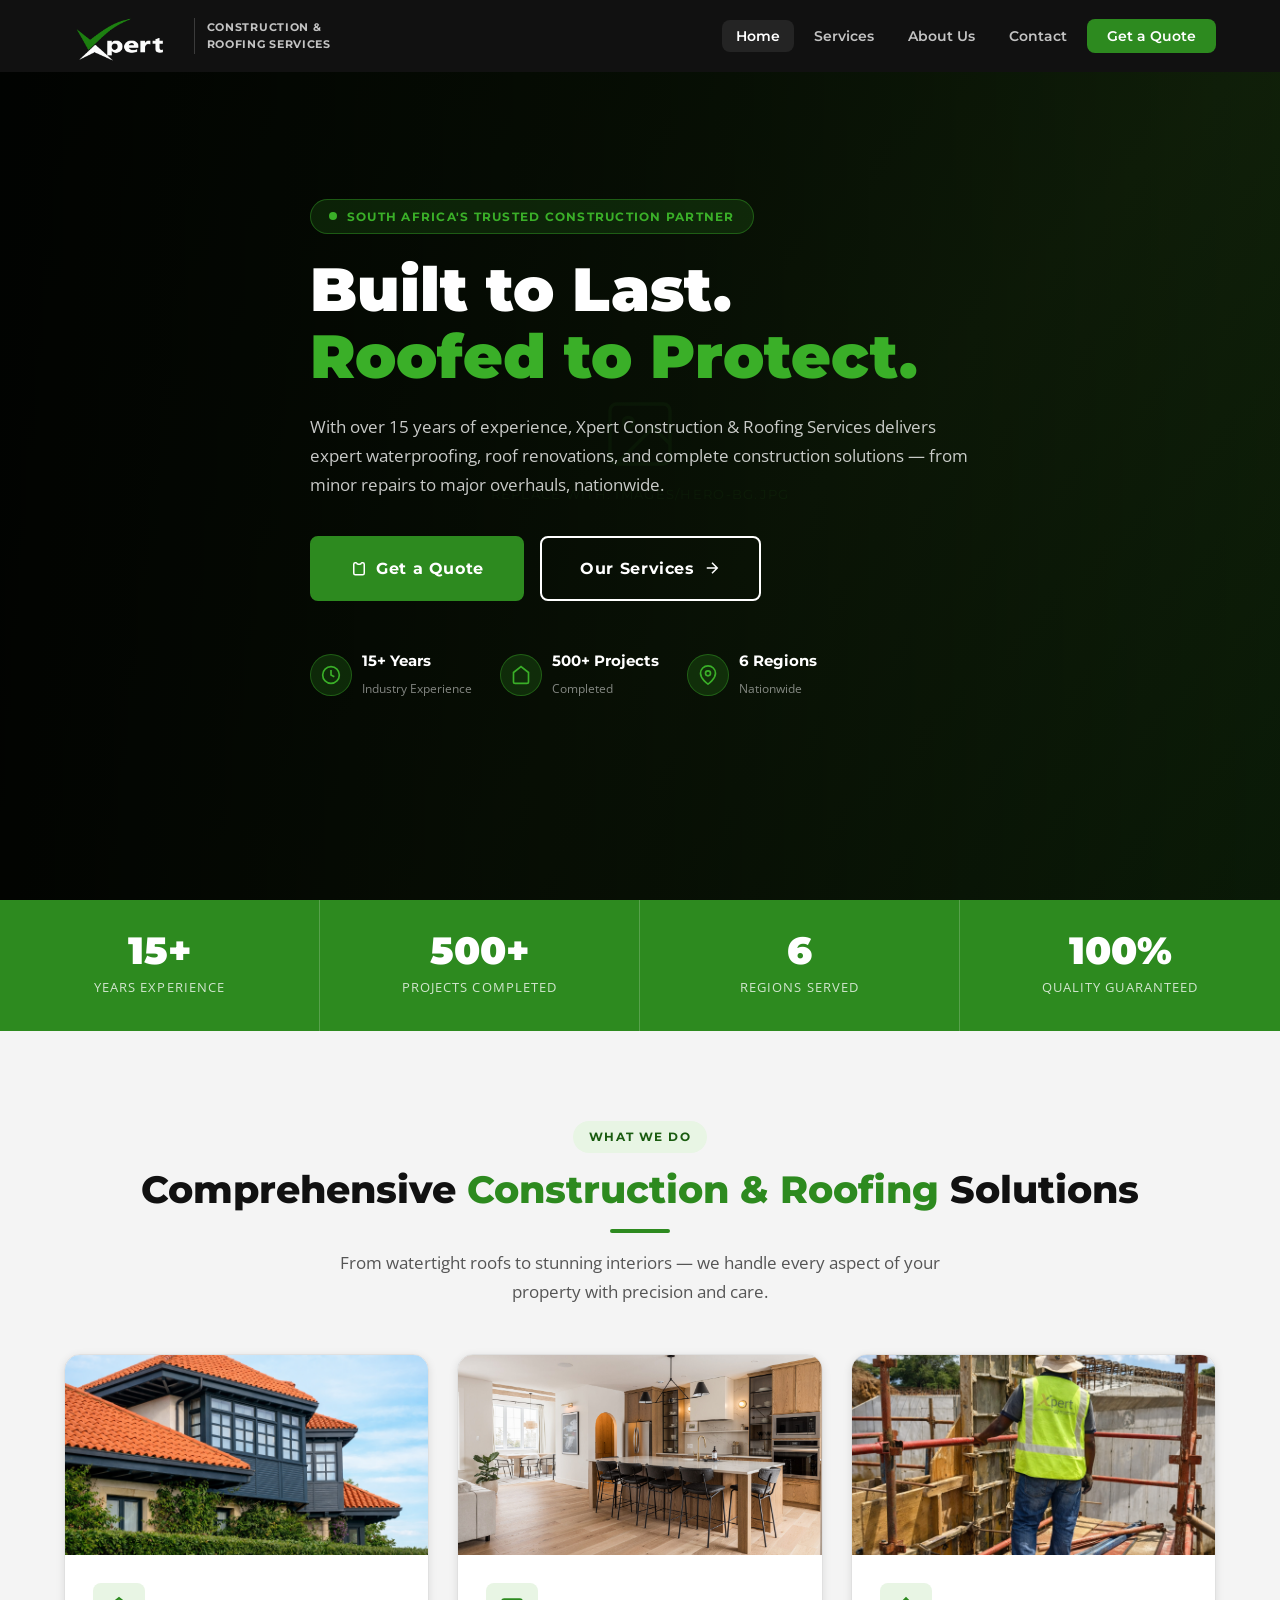
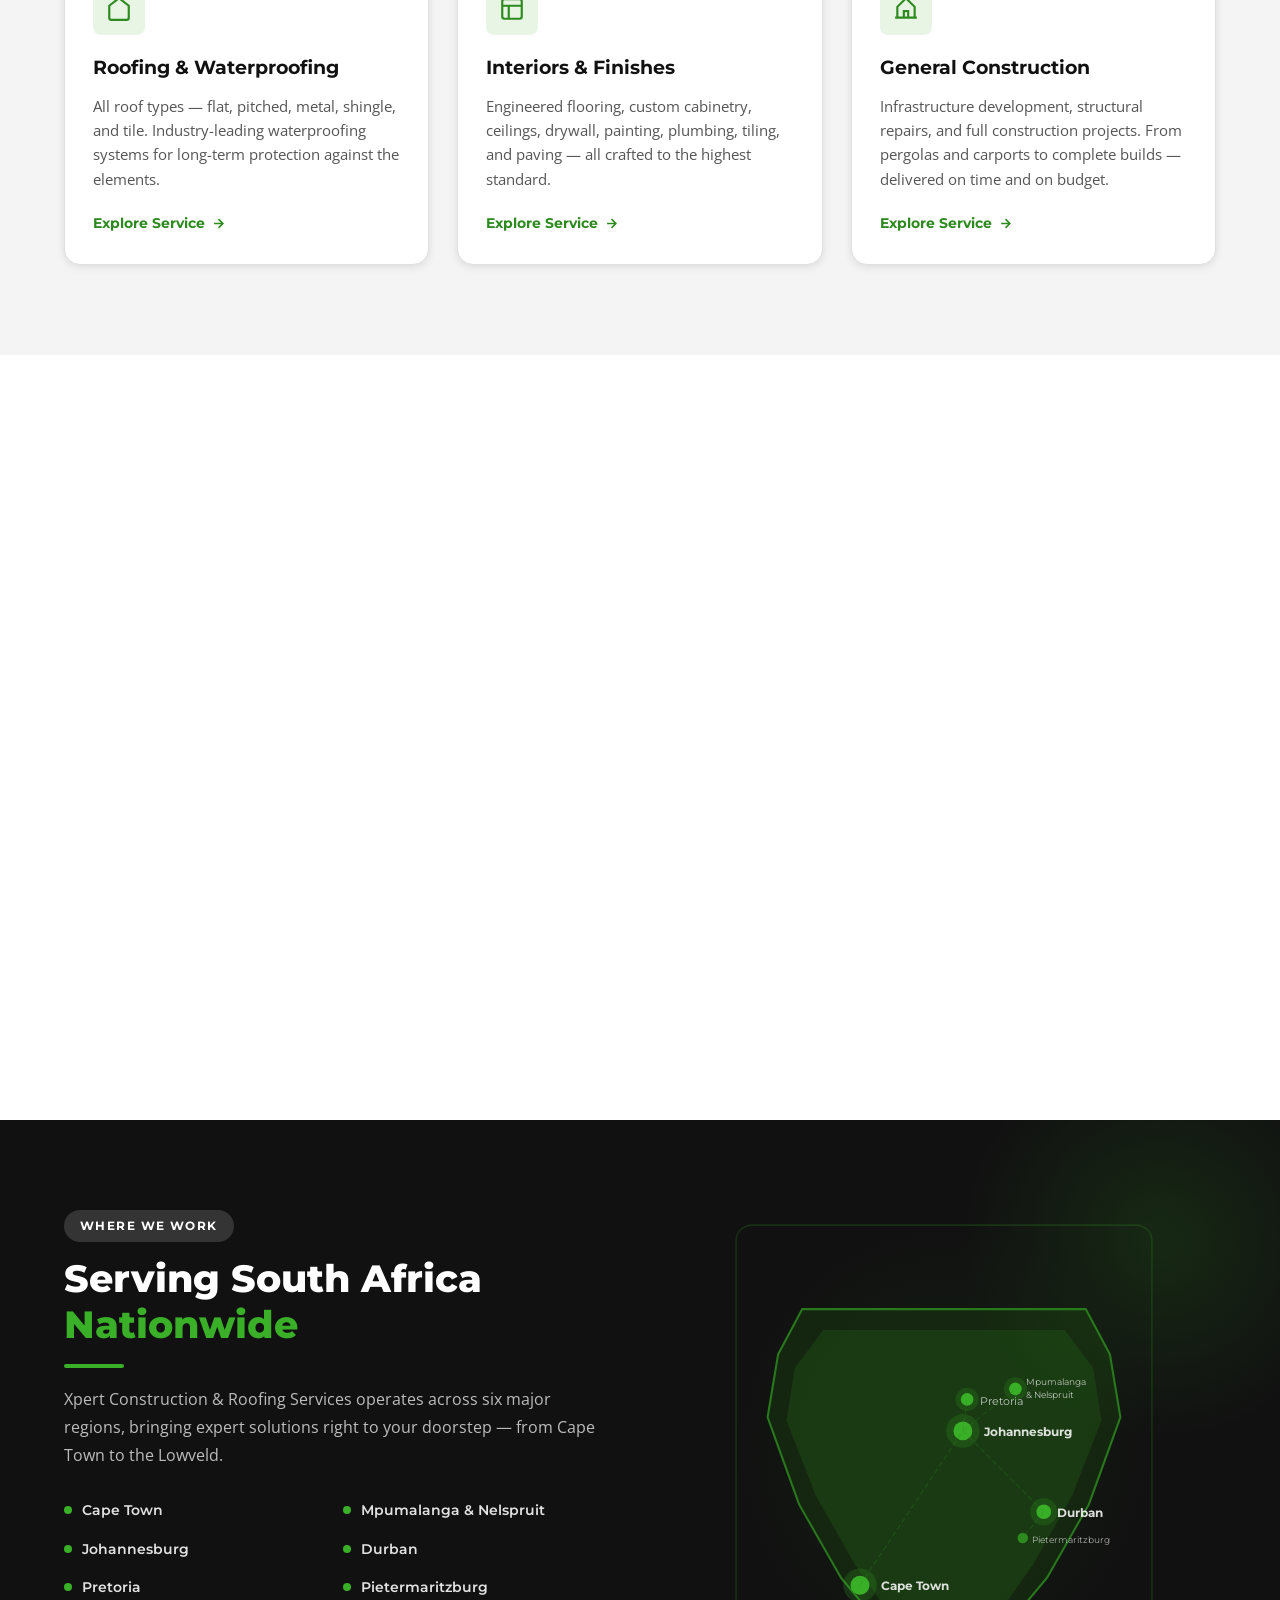
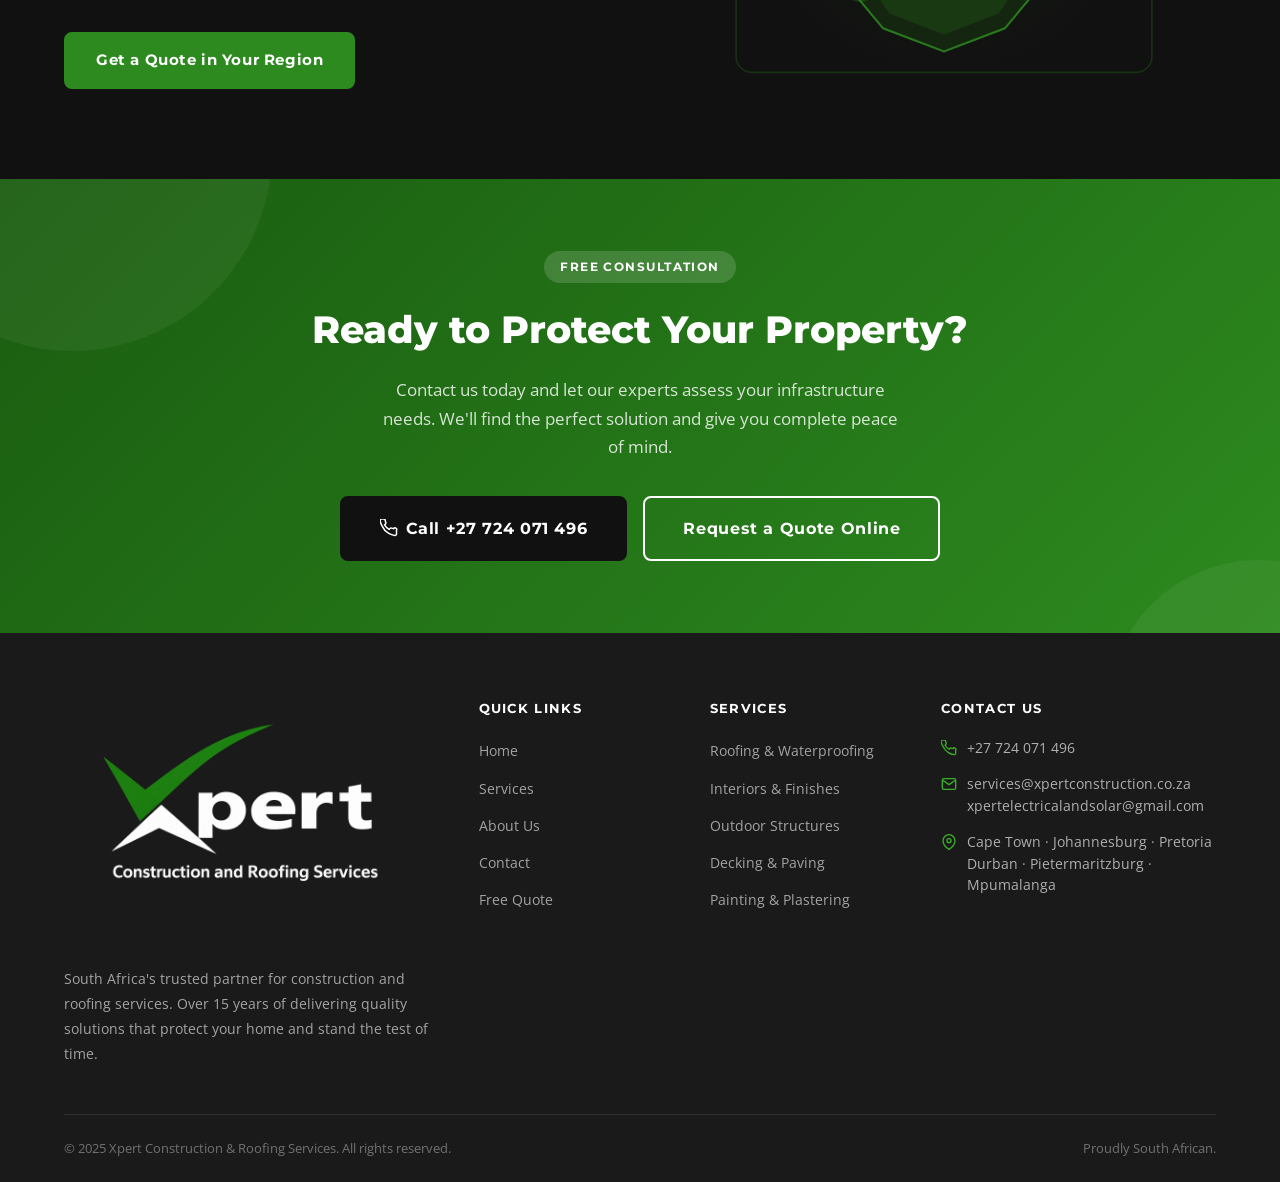
==== index.html @ 2f277261 "nnlk" ====
<!DOCTYPE html>
<html lang="en">
<head>
  <meta charset="UTF-8"/>
  <meta name="viewport" content="width=device-width, initial-scale=1.0"/>
  <title>Xpert Construction &amp; Roofing Services | South Africa</title>
  <meta name="description" content="15+ years of expert construction and roofing across South Africa. Waterproofing, roof renovations, interiors &amp; finishes. Get your free quote today."/>
  <link rel="stylesheet" href="css/styles.css"/>
</head>
<body>

<!-- NAVBAR -->
<nav class="navbar" id="navbar">
  <div class="container nav-inner">
    <a href="index.html" class="nav-logo">
      <img src="images/rexerselogo.png" alt="Xpert Construction &amp; Roofing Services" class="nav-logo-img">
      <div class="nav-logo-divider"></div>
      <div class="nav-logo-tagline">Construction &amp;<br>Roofing Services</div>
    </a>
    <ul class="nav-links" id="navLinks">
      <li><a href="index.html" class="active">Home</a></li>
      <li><a href="services.html">Services</a></li>
      <li><a href="about.html">About Us</a></li>
      <li><a href="contact.html">Contact</a></li>
      <li><a href="contact.html" class="nav-cta">Get a Quote</a></li>
    </ul>
    <button class="hamburger" id="hamburger" aria-label="Toggle menu">
      <span></span><span></span><span></span>
    </button>
  </div>
</nav>

<!-- HERO -->
<section class="hero">
  <div class="hero-bg" style="background:linear-gradient(135deg,#0a1a06 0%,#152a0c 60%,#0d2209 100%)">
    <!-- Replace with: <img src="images/hero-bg.jpg" style="width:100%;height:100%;object-fit:cover"> -->
    <div style="position:absolute;inset:0;display:flex;flex-direction:column;align-items:center;justify-content:center;gap:10px;opacity:.18">
      <svg width="80" height="80" viewBox="0 0 24 24" fill="none" stroke="#3aaf28" stroke-width="1"><rect x="3" y="3" width="18" height="18" rx="2"/><circle cx="8.5" cy="8.5" r="1.5"/><polyline points="21 15 16 10 5 21"/></svg>
      <span style="font-family:Montserrat,sans-serif;font-size:.8rem;color:#3aaf28;letter-spacing:.1em;text-transform:uppercase">Replace with: images/hero-bg.jpg</span>
    </div>
  </div>
  <div class="hero-overlay"></div>
  <div class="container">
    <div class="hero-content">
      <div class="hero-eyebrow">South Africa's Trusted Construction Partner</div>
      <h1>Built to Last.<br><span class="accent">Roofed to Protect.</span></h1>
      <p>With over 15 years of experience, Xpert Construction &amp; Roofing Services delivers expert waterproofing, roof renovations, and complete construction solutions — from minor repairs to major overhauls, nationwide.</p>
      <div class="hero-btns">
        <a href="contact.html" class="btn btn-primary btn-lg">
          <svg width="18" height="18" viewBox="0 0 24 24" fill="none" stroke="currentColor" stroke-width="2"><path d="M9 5H7a2 2 0 00-2 2v12a2 2 0 002 2h10a2 2 0 002-2V7a2 2 0 00-2-2h-2M9 5a2 2 0 002 2h2a2 2 0 002-2"/></svg>
          Get a Quote
        </a>
        <a href="services.html" class="btn btn-outline btn-lg">
          Our Services
          <svg width="18" height="18" viewBox="0 0 24 24" fill="none" stroke="currentColor" stroke-width="2"><path d="M5 12h14M12 5l7 7-7 7"/></svg>
        </a>
      </div>
      <div class="hero-badges">
        <div class="hero-badge">
          <div class="hero-badge-icon"><svg width="20" height="20" viewBox="0 0 24 24" fill="none" stroke="currentColor" stroke-width="2"><circle cx="12" cy="12" r="10"/><path d="M12 6v6l4 2"/></svg></div>
          <div class="hero-badge-text"><strong>15+ Years</strong><span>Industry Experience</span></div>
        </div>
        <div class="hero-badge">
          <div class="hero-badge-icon"><svg width="20" height="20" viewBox="0 0 24 24" fill="none" stroke="currentColor" stroke-width="2"><path d="M3 9l9-7 9 7v11a2 2 0 01-2 2H5a2 2 0 01-2-2z"/></svg></div>
          <div class="hero-badge-text"><strong>500+ Projects</strong><span>Completed</span></div>
        </div>
        <div class="hero-badge">
          <div class="hero-badge-icon"><svg width="20" height="20" viewBox="0 0 24 24" fill="none" stroke="currentColor" stroke-width="2"><path d="M21 10c0 7-9 13-9 13s-9-6-9-13a9 9 0 0118 0z"/><circle cx="12" cy="10" r="3"/></svg></div>
          <div class="hero-badge-text"><strong>6 Regions</strong><span>Nationwide</span></div>
        </div>
      </div>
    </div>
  </div>
</section>

<!-- STATS BAR -->
<div class="stats-bar">
  <div class="stats-inner">
    <div class="stat-item"><div class="stat-num">15+</div><div class="stat-label">Years Experience</div></div>
    <div class="stat-item"><div class="stat-num">500+</div><div class="stat-label">Projects Completed</div></div>
    <div class="stat-item"><div class="stat-num">6</div><div class="stat-label">Regions Served</div></div>
    <div class="stat-item"><div class="stat-num">100%</div><div class="stat-label">Quality Guaranteed</div></div>
  </div>
</div>

<!-- SERVICES PREVIEW -->
<section class="section-pad" style="background:var(--light-gray)">
  <div class="container">
    <div class="text-center fade-in">
      <div class="tag">What We Do</div>
      <h2 class="section-title">Comprehensive <span>Construction &amp; Roofing</span> Solutions</h2>
      <div class="divider"></div>
      <p class="section-sub" style="margin-top:16px">From watertight roofs to stunning interiors — we handle every aspect of your property with precision and care.</p>
    </div>
    <div class="service-grid">

      <div class="service-card fade-in fade-in-delay-1">
        <div class="service-card-image">
          <img src="images/front-roof.png" alt="Roofing & Waterproofing" style="width:100%;height:100%;object-fit:cover">
        </div>
        <div class="service-card-body">
          <div class="service-icon">
            <svg width="26" height="26" viewBox="0 0 24 24" fill="none" stroke="currentColor" stroke-width="2"><path d="M3 9l9-7 9 7v11a2 2 0 01-2 2H5a2 2 0 01-2-2z"/></svg>
          </div>
          <h3>Roofing &amp; Waterproofing</h3>
          <p>All roof types — flat, pitched, metal, shingle, and tile. Industry-leading waterproofing systems for long-term protection against the elements.</p>
          <a href="services.html#roofing" class="service-link">Explore Service <svg width="15" height="15" viewBox="0 0 24 24" fill="none" stroke="currentColor" stroke-width="2.5"><path d="M5 12h14M12 5l7 7-7 7"/></svg></a>
        </div>
      </div>

      <div class="service-card fade-in fade-in-delay-2">
        <div class="service-card-image">
           <img src="images/Kitchen-6.jpg" alt="Outdoor structure construction" style="width:100%;height:100%;object-fit:cover">

        </div>
        <div class="service-card-body">
          <div class="service-icon">
            <svg width="26" height="26" viewBox="0 0 24 24" fill="none" stroke="currentColor" stroke-width="2"><rect x="3" y="3" width="18" height="18" rx="2"/><path d="M3 9h18M9 21V9"/></svg>
          </div>
          <h3>Interiors &amp; Finishes</h3>
          <p>Engineered flooring, custom cabinetry, ceilings, drywall, painting, plumbing, tiling, and paving — all crafted to the highest standard.</p>
          <a href="services.html#interiors" class="service-link">Explore Service <svg width="15" height="15" viewBox="0 0 24 24" fill="none" stroke="currentColor" stroke-width="2.5"><path d="M5 12h14M12 5l7 7-7 7"/></svg></a>
        </div>
      </div>

      <div class="service-card fade-in fade-in-delay-3">
        <div class="service-card-image">
          
          <img src="images/Construction.png" alt="Outdoor structure construction" style="width:100%;height:100%;object-fit:cover">
        
        </div>
        <div class="service-card-body">
          <div class="service-icon">
            <svg width="26" height="26" viewBox="0 0 24 24" fill="none" stroke="currentColor" stroke-width="2"><path d="M2 20h20M4 20V10l8-8 8 8v10M10 20v-6h4v6"/></svg>
          </div>
          <h3>General Construction</h3>
          <p>Infrastructure development, structural repairs, and full construction projects. From pergolas and carports to complete builds — delivered on time and on budget.</p>
          <a href="services.html" class="service-link">Explore Service <svg width="15" height="15" viewBox="0 0 24 24" fill="none" stroke="currentColor" stroke-width="2.5"><path d="M5 12h14M12 5l7 7-7 7"/></svg></a>
        </div>
      </div>

    </div>
  </div>
</section>

<!-- WHY CHOOSE US -->
<section class="section-pad" style="background:var(--white)">
  <div class="container">
    <div class="text-center fade-in">
      <div class="tag">Why Xpert</div>
      <h2 class="section-title">The Xpert <span>Difference</span></h2>
      <div class="divider"></div>
      <p class="section-sub" style="margin-top:16px">Three core pillars that make us the preferred construction and roofing partner across South Africa.</p>
    </div>
    <div class="why-grid">
      <div class="why-card fade-in fade-in-delay-1">
        <div class="why-icon">
          <svg width="32" height="32" viewBox="0 0 24 24" fill="none" stroke="currentColor" stroke-width="2"><path d="M17 21v-2a4 4 0 00-4-4H5a4 4 0 00-4 4v2"/><circle cx="9" cy="7" r="4"/><path d="M23 21v-2a4 4 0 00-3-3.87"/><path d="M16 3.13a4 4 0 010 7.75"/></svg>
        </div>
        <h3>Highly Trained Specialists</h3>
        <p>Our team consists of certified professionals well-versed in all aspects of construction and roofing — every project is handled by specialists who take pride in exceptional workmanship.</p>
      </div>
      <div class="why-card fade-in fade-in-delay-2">
        <div class="why-icon">
          <svg width="32" height="32" viewBox="0 0 24 24" fill="none" stroke="currentColor" stroke-width="2"><path d="M12 22s8-4 8-10V5l-8-3-8 3v7c0 6 8 10 8 10z"/></svg>
        </div>
        <h3>Premium Materials Only</h3>
        <p>We partner with trusted suppliers to source the highest quality materials. Our commitment to durability means your roof and structures will stand the test of time — guaranteed.</p>
      </div>
      <div class="why-card fade-in fade-in-delay-3">
        <div class="why-icon">
          <svg width="32" height="32" viewBox="0 0 24 24" fill="none" stroke="currentColor" stroke-width="2"><circle cx="12" cy="12" r="10"/><path d="M12 6v6l4 2"/></svg>
        </div>
        <h3>On Time, Every Time</h3>
        <p>We understand a damaged roof causes real stress. That's why we prioritise efficient, timely project completion — without ever compromising on the quality of our work.</p>
      </div>
    </div>
  </div>
</section>

<!-- REGIONS -->
<section class="section-pad regions-section">
  <div class="container">
    <div class="regions-content">
      <div class="fade-in">
        <div class="tag light">Where We Work</div>
        <h2 class="section-title text-white">Serving South Africa <span>Nationwide</span></h2>
        <div class="divider left" style="background:var(--green-bright)"></div>
        <p style="color:rgba(255,255,255,.72);margin-top:18px;font-size:.97rem;line-height:1.8">Xpert Construction &amp; Roofing Services operates across six major regions, bringing expert solutions right to your doorstep — from Cape Town to the Lowveld.</p>
        <div class="regions-list">
          <div class="region-item"><span class="region-dot"></span>Cape Town</div>
          <div class="region-item"><span class="region-dot"></span>Mpumalanga &amp; Nelspruit</div>
          <div class="region-item"><span class="region-dot"></span>Johannesburg</div>
          <div class="region-item"><span class="region-dot"></span>Durban</div>
          <div class="region-item"><span class="region-dot"></span>Pretoria</div>
          <div class="region-item"><span class="region-dot"></span>Pietermaritzburg</div>
        </div>
        <div style="margin-top:32px"><a href="contact.html" class="btn btn-primary">Get a Quote in Your Region</a></div>
      </div>
      <div class="fade-in fade-in-delay-2">
        <svg viewBox="0 0 400 430" xmlns="http://www.w3.org/2000/svg" style="width:100%;max-width:420px;margin:0 auto;display:block">
          <defs>
            <radialGradient id="mapBg" cx="50%" cy="50%" r="50%">
              <stop offset="0%" stop-color="#2d8a1f" stop-opacity="0.12"/>
              <stop offset="100%" stop-color="#2d8a1f" stop-opacity="0"/>
            </radialGradient>
          </defs>
          <rect width="400" height="430" fill="url(#mapBg)" rx="16"/>
          <path d="M65 82 L335 82 L358 125 L368 185 L338 268 L298 338 L258 386 L200 408 L142 386 L102 338 L62 268 L32 185 L42 125 Z" fill="#162a10" stroke="#2d8a1f" stroke-width="2" opacity="0.85"/>
          <path d="M85 102 L315 102 L342 138 L350 188 L322 260 L285 325 L252 372 L200 392 L148 372 L115 325 L78 260 L50 188 L58 138 Z" fill="#1e4a14" opacity="0.55"/>
          <!-- Cape Town -->
          <circle cx="120" cy="345" r="9" fill="#3aaf28"/><circle cx="120" cy="345" r="16" fill="#3aaf28" opacity="0.2"/>
          <text x="140" y="350" font-size="11" fill="rgba(255,255,255,.85)" font-family="Montserrat,sans-serif" font-weight="700">Cape Town</text>
          <!-- Johannesburg -->
          <circle cx="218" cy="198" r="9" fill="#3aaf28"/><circle cx="218" cy="198" r="16" fill="#3aaf28" opacity="0.2"/>
          <text x="238" y="203" font-size="11" fill="rgba(255,255,255,.85)" font-family="Montserrat,sans-serif" font-weight="700">Johannesburg</text>
          <!-- Pretoria -->
          <circle cx="222" cy="168" r="6" fill="#3aaf28"/><circle cx="222" cy="168" r="11" fill="#3aaf28" opacity="0.18"/>
          <text x="234" y="173" font-size="10" fill="rgba(255,255,255,.72)" font-family="Montserrat,sans-serif">Pretoria</text>
          <!-- Durban -->
          <circle cx="295" cy="275" r="7" fill="#3aaf28"/><circle cx="295" cy="275" r="13" fill="#3aaf28" opacity="0.18"/>
          <text x="308" y="280" font-size="11" fill="rgba(255,255,255,.85)" font-family="Montserrat,sans-serif" font-weight="700">Durban</text>
          <!-- PMB -->
          <circle cx="275" cy="300" r="5" fill="#2d8a1f"/>
          <text x="284" y="305" font-size="9" fill="rgba(255,255,255,.65)" font-family="Montserrat,sans-serif">Pietermaritzburg</text>
          <!-- Mpumalanga -->
          <circle cx="268" cy="158" r="6" fill="#3aaf28"/><circle cx="268" cy="158" r="11" fill="#3aaf28" opacity="0.18"/>
          <text x="278" y="154" font-size="9" fill="rgba(255,255,255,.72)" font-family="Montserrat,sans-serif">Mpumalanga</text>
          <text x="278" y="167" font-size="9" fill="rgba(255,255,255,.72)" font-family="Montserrat,sans-serif">&amp; Nelspruit</text>
          <!-- Connection lines -->
          <g stroke="#2d8a1f" stroke-width="1" stroke-dasharray="5 3" opacity="0.3">
            <line x1="120" y1="345" x2="218" y2="198"/>
            <line x1="218" y1="198" x2="222" y2="168"/>
            <line x1="218" y1="198" x2="295" y2="275"/>
            <line x1="295" y1="275" x2="275" y2="300"/>
            <line x1="218" y1="198" x2="268" y2="158"/>
          </g>
          <rect x="2" y="2" width="396" height="426" fill="none" stroke="#2d8a1f" stroke-width="1.5" stroke-opacity="0.25" rx="15"/>
        </svg>
      </div>
    </div>
  </div>
</section>

<!-- CTA BANNER -->
<section class="cta-banner">
  <div class="container">
    <div class="tag light">Free Consultation</div>
    <h2>Ready to Protect Your Property?</h2>
    <p>Contact us today and let our experts assess your infrastructure needs. We'll find the perfect solution and give you complete peace of mind.</p>
    <div class="cta-btn-group">
      <a href="tel:+27724071496" class="btn btn-dark btn-lg">
        <svg width="18" height="18" viewBox="0 0 24 24" fill="none" stroke="currentColor" stroke-width="2"><path d="M22 16.92v3a2 2 0 01-2.18 2 19.79 19.79 0 01-8.63-3.07A19.5 19.5 0 013.07 9.81a19.79 19.79 0 01-3.07-8.67A2 2 0 012 0h3a2 2 0 012 1.72c.127.96.361 1.903.7 2.81a2 2 0 01-.45 2.11L6.09 7.91a16 16 0 006 6l1.27-1.27a2 2 0 012.11-.45c.907.339 1.85.573 2.81.7A2 2 0 0122 14.92z"/></svg>
        Call +27 724 071 496
      </a>
      <a href="contact.html" class="btn btn-outline btn-lg">Request a Quote Online</a>
    </div>
  </div>
</section>

<!-- FOOTER -->
<footer>
  <div class="container">
    <div class="footer-grid">
      <div class="footer-brand">
        <a href="index.html" class="nav-logo" style="display:inline-flex">
          <img src="images/rexerselogofull.png" alt="Xpert">
        </a>
        <p>South Africa's trusted partner for construction and roofing services. Over 15 years of delivering quality solutions that protect your home and stand the test of time.</p>
      </div>
      <div class="footer-col">
        <h4>Quick Links</h4>
        <ul>
          <li><a href="index.html">Home</a></li>
          <li><a href="services.html">Services</a></li>
          <li><a href="about.html">About Us</a></li>
          <li><a href="contact.html">Contact</a></li>
          <li><a href="contact.html">Free Quote</a></li>
        </ul>
      </div>
      <div class="footer-col">
        <h4>Services</h4>
        <ul>
          <li><a href="services.html#roofing">Roofing &amp; Waterproofing</a></li>
          <li><a href="services.html#interiors">Interiors &amp; Finishes</a></li>
          <li><a href="services.html#outdoor">Outdoor Structures</a></li>
          <li><a href="services.html">Decking &amp; Paving</a></li>
          <li><a href="services.html">Painting &amp; Plastering</a></li>
        </ul>
      </div>
      <div class="footer-col">
        <h4>Contact Us</h4>
        <div class="footer-contact-item">
          <svg width="16" height="16" viewBox="0 0 24 24" fill="none" stroke="currentColor" stroke-width="2"><path d="M22 16.92v3a2 2 0 01-2.18 2 19.79 19.79 0 01-8.63-3.07A19.5 19.5 0 013.07 9.81a19.79 19.79 0 01-3.07-8.67A2 2 0 012 0h3a2 2 0 012 1.72c.127.96.361 1.903.7 2.81a2 2 0 01-.45 2.11L6.09 7.91a16 16 0 006 6l1.27-1.27a2 2 0 012.11-.45c.907.339 1.85.573 2.81.7A2 2 0 0122 14.92z"/></svg>
          <span>+27 724 071 496</span>
        </div>
        <div class="footer-contact-item">
          <svg width="16" height="16" viewBox="0 0 24 24" fill="none" stroke="currentColor" stroke-width="2"><path d="M4 4h16c1.1 0 2 .9 2 2v12c0 1.1-.9 2-2 2H4c-1.1 0-2-.9-2-2V6c0-1.1.9-2 2-2z"/><polyline points="22,6 12,13 2,6"/></svg>
          <span>services@xpertconstruction.co.za<br>xpertelectricalandsolar@gmail.com</span>
        </div>
        <div class="footer-contact-item">
          <svg width="16" height="16" viewBox="0 0 24 24" fill="none" stroke="currentColor" stroke-width="2"><path d="M21 10c0 7-9 13-9 13s-9-6-9-13a9 9 0 0118 0z"/><circle cx="12" cy="10" r="3"/></svg>
          <span>Cape Town · Johannesburg · Pretoria<br>Durban · Pietermaritzburg · Mpumalanga</span>
        </div>
      </div>
    </div>
    <div class="footer-bottom">
      <span>&copy; 2025 Xpert Construction &amp; Roofing Services. All rights reserved.</span>
      <span>Proudly South African.</span>
    </div>
  </div>
</footer>

<script src="js/main.js"></script>
</body>
</html>
---- css/styles.css ----
/* ============================================================
   XPERT CONSTRUCTION & ROOFING SERVICES — Main Stylesheet
   Brand: Green #2d8a1f | Black #111 | White #fff
   ============================================================ */
@import url('https://fonts.googleapis.com/css2?family=Montserrat:wght@400;600;700;800;900&family=Open+Sans:wght@400;500;600&display=swap');

:root {
  --green-primary: #2d8a1f;
  --green-dark:    #1a5c10;
  --green-bright:  #3aaf28;
  --green-light:   #e8f5e4;
  --black:         #111111;
  --dark:          #1a1a1a;
  --mid:           #2e2e2e;
  --gray:          #555555;
  --light-gray:    #f4f4f4;
  --border:        #e0e0e0;
  --white:         #ffffff;
  --font-heading:  'Montserrat', sans-serif;
  --font-body:     'Open Sans', sans-serif;
  --shadow-sm:     0 2px 8px rgba(0,0,0,.10);
  --shadow-md:     0 6px 24px rgba(0,0,0,.14);
  --shadow-lg:     0 12px 40px rgba(0,0,0,.18);
  --radius:        8px;
  --radius-lg:     16px;
  --transition:    .3s ease;
  --max-width:     1200px;
}

*,*::before,*::after{box-sizing:border-box;margin:0;padding:0}
html{scroll-behavior:smooth;font-size:16px}
body{font-family:var(--font-body);color:var(--dark);background:var(--white);line-height:1.7;overflow-x:hidden}
img{max-width:100%;display:block}
a{text-decoration:none;color:inherit}
ul{list-style:none}

/* ── Utility ── */
.container{max-width:var(--max-width);margin:0 auto;padding:0 24px}
.section-pad{padding:90px 0}
.text-center{text-align:center}
.text-white{color:var(--white)}

.tag{display:inline-block;background:var(--green-light);color:var(--green-dark);font-family:var(--font-heading);font-size:.75rem;font-weight:700;letter-spacing:.12em;text-transform:uppercase;padding:6px 16px;border-radius:99px;margin-bottom:14px}
.tag.light{background:rgba(255,255,255,.15);color:var(--white)}

.section-title{font-family:var(--font-heading);font-size:clamp(1.8rem,3vw,2.6rem);font-weight:800;line-height:1.2;color:var(--black);margin-bottom:16px}
.section-title span{color:var(--green-primary)}
.section-title.text-white{color:var(--white)}
.section-title.text-white span{color:var(--green-bright)}
.section-sub{font-size:1.05rem;color:var(--gray);max-width:620px;margin:0 auto 48px}
.divider{width:60px;height:4px;background:var(--green-primary);border-radius:2px;margin:16px auto 0}
.divider.left{margin-left:0}

/* ── Buttons ── */
.btn{display:inline-flex;align-items:center;gap:8px;font-family:var(--font-heading);font-size:.92rem;font-weight:700;letter-spacing:.04em;padding:14px 30px;border-radius:var(--radius);border:2px solid transparent;cursor:pointer;transition:var(--transition)}
.btn-primary{background:var(--green-primary);color:var(--white);border-color:var(--green-primary)}
.btn-primary:hover{background:var(--green-dark);border-color:var(--green-dark);transform:translateY(-2px);box-shadow:var(--shadow-md)}
.btn-outline{background:transparent;color:var(--white);border-color:var(--white)}
.btn-outline:hover{background:var(--white);color:var(--black);transform:translateY(-2px)}
.btn-dark{background:var(--black);color:var(--white);border-color:var(--black)}
.btn-dark:hover{background:var(--mid);transform:translateY(-2px);box-shadow:var(--shadow-md)}
.btn-outline-green{background:transparent;color:var(--green-primary);border-color:var(--green-primary)}
.btn-outline-green:hover{background:var(--green-primary);color:var(--white);transform:translateY(-2px)}
.btn-lg{padding:17px 38px;font-size:1rem}

/* ── Navbar ── */
.navbar{position:fixed;top:0;left:0;right:0;z-index:1000;background:var(--black);transition:box-shadow var(--transition)}
.navbar.scrolled{box-shadow:0 2px 20px rgba(0,0,0,.35)}
.nav-inner{display:flex;align-items:center;justify-content:space-between;height:72px}
.nav-logo{display:flex;align-items:center;gap:10px}
.nav-logo svg{width:44px;height:44px}
/* ── Navbar logo image + tagline ── */
.nav-logo{gap:12px}
.nav-logo-img{height:52px;width:auto;display:block;object-fit:contain;transition:opacity var(--transition)}
.nav-logo:hover .nav-logo-img{opacity:.85}
.nav-logo-divider{width:1px;height:36px;background:rgba(255,255,255,.18);flex-shrink:0}
.nav-logo-tagline{font-family:var(--font-heading);font-size:.7rem;font-weight:700;color:rgba(255,255,255,.75);letter-spacing:.06em;text-transform:uppercase;line-height:1.55}

.nav-logo-text{font-family:var(--font-heading);font-weight:900;font-size:1.4rem;color:var(--white);line-height:1}
.nav-logo-text span{color:var(--green-bright)}
.nav-logo-sub{font-family:var(--font-heading);font-size:.9rem;color:rgba(255,255,255,.55);letter-spacing:.08em;text-transform:uppercase}
.nav-links{display:flex;align-items:center;gap:6px}
.nav-links a{font-family:var(--font-heading);font-size:.85rem;font-weight:600;color:rgba(255,255,255,.75);padding:8px 14px;border-radius:var(--radius);transition:var(--transition)}
.nav-links a:hover,.nav-links a.active{color:var(--white);background:rgba(255,255,255,.08)}
.nav-cta{background:var(--green-primary)!important;color:var(--white)!important;padding:9px 20px!important;border-radius:var(--radius)!important}
.nav-cta:hover{background:var(--green-dark)!important}
.hamburger{display:none;flex-direction:column;gap:5px;cursor:pointer;padding:8px;background:none;border:none}
.hamburger span{display:block;width:26px;height:2px;background:var(--white);border-radius:2px;transition:var(--transition)}

/* ── Page Hero (inner pages) ── */
.page-hero{background:var(--black);padding:140px 0 80px;text-align:center;position:relative;overflow:hidden}
.page-hero::before{content:'';position:absolute;inset:0;background:linear-gradient(135deg,var(--green-dark) 0%,var(--black) 60%);opacity:.85}
.page-hero .container{position:relative;z-index:1}
.page-hero h1{font-family:var(--font-heading);font-size:clamp(2rem,4vw,3rem);font-weight:900;color:var(--white);margin-bottom:14px}
.page-hero h1 span{color:var(--green-bright)}
.page-hero p{font-size:1.1rem;color:rgba(255,255,255,.75);max-width:580px;margin:0 auto}
.breadcrumb{display:flex;justify-content:center;align-items:center;gap:10px;margin-top:20px;font-size:.85rem;color:rgba(255,255,255,.5)}
.breadcrumb a{color:var(--green-bright)}

/* ── Home Hero ── */
.hero{position:relative;min-height:100vh;display:flex;align-items:center;overflow:hidden;background:var(--black)}
.hero-bg{position:absolute;inset:0;z-index:0}
.hero-scene{width:100%;height:100%}
.hero-overlay{position:absolute;inset:0;background:linear-gradient(90deg,rgba(0,0,0,.9) 0%,rgba(0,0,0,.6) 55%,rgba(0,0,0,.25) 100%);z-index:1}
.hero-content{position:relative;z-index:2;max-width:660px}
.hero-eyebrow{display:inline-flex;align-items:center;gap:10px;background:rgba(45,138,31,.2);border:1px solid rgba(58,175,40,.4);border-radius:99px;padding:6px 18px;font-family:var(--font-heading);font-size:.78rem;font-weight:700;color:var(--green-bright);letter-spacing:.1em;text-transform:uppercase;margin-bottom:22px}
.hero-eyebrow::before{content:'';display:inline-block;width:8px;height:8px;border-radius:50%;background:var(--green-bright);animation:pulse 2s infinite}
@keyframes pulse{0%,100%{opacity:1;transform:scale(1)}50%{opacity:.4;transform:scale(.75)}}
.hero h1{font-family:var(--font-heading);font-size:clamp(2.4rem,5vw,3.8rem);font-weight:900;line-height:1.1;color:var(--white);margin-bottom:22px}
.hero h1 .accent{color:var(--green-bright)}
.hero p{font-size:1.05rem;color:rgba(255,255,255,.78);margin-bottom:36px;line-height:1.75}
.hero-btns{display:flex;gap:16px;flex-wrap:wrap}
.hero-badges{display:flex;gap:28px;margin-top:48px;flex-wrap:wrap}
.hero-badge{display:flex;align-items:center;gap:10px}
.hero-badge-icon{width:42px;height:42px;border-radius:50%;background:rgba(45,138,31,.25);border:1px solid rgba(58,175,40,.4);display:flex;align-items:center;justify-content:center;color:var(--green-bright)}
.hero-badge-text strong{display:block;font-family:var(--font-heading);font-size:.92rem;font-weight:700;color:var(--white)}
.hero-badge-text span{font-size:.76rem;color:rgba(255,255,255,.5)}

/* ── Stats Bar ── */
.stats-bar{background:var(--green-primary)}
.stats-inner{display:grid;grid-template-columns:repeat(4,1fr)}
.stat-item{display:flex;flex-direction:column;align-items:center;justify-content:center;padding:32px 20px;border-right:1px solid rgba(255,255,255,.2);text-align:center}
.stat-item:last-child{border-right:none}
.stat-num{font-family:var(--font-heading);font-size:2.4rem;font-weight:900;color:var(--white);line-height:1}
.stat-label{font-size:.82rem;color:rgba(255,255,255,.78);text-transform:uppercase;letter-spacing:.08em;margin-top:6px}

/* ── Service Cards ── */
.service-grid{display:grid;grid-template-columns:repeat(auto-fit,minmax(300px,1fr));gap:28px}
.service-card{background:var(--white);border-radius:var(--radius-lg);overflow:hidden;box-shadow:var(--shadow-sm);border:1px solid var(--border);transition:var(--transition)}
.service-card:hover{transform:translateY(-6px);box-shadow:var(--shadow-lg);border-color:var(--green-primary)}
.service-card-image{height:200px;overflow:hidden}
.service-card-image svg{width:100%;height:100%}
.service-card-body{padding:28px}
.service-icon{width:52px;height:52px;border-radius:var(--radius);background:var(--green-light);display:flex;align-items:center;justify-content:center;color:var(--green-primary);margin-bottom:16px}
.service-card-body h3{font-family:var(--font-heading);font-size:1.2rem;font-weight:700;color:var(--black);margin-bottom:10px}
.service-card-body p{font-size:.92rem;color:var(--gray);margin-bottom:18px;line-height:1.65}
.service-link{display:inline-flex;align-items:center;gap:6px;font-family:var(--font-heading);font-size:.85rem;font-weight:700;color:var(--green-primary);transition:var(--transition)}
.service-link:hover{gap:12px;color:var(--green-dark)}

/* ── Why Choose Us ── */
.why-grid{display:grid;grid-template-columns:repeat(auto-fit,minmax(260px,1fr));gap:28px}
.why-card{text-align:center;padding:44px 32px;border-radius:var(--radius-lg);background:var(--white);border:1px solid var(--border);box-shadow:var(--shadow-sm);transition:var(--transition)}
.why-card:hover{border-color:var(--green-primary);box-shadow:var(--shadow-md);transform:translateY(-4px)}
.why-icon{width:72px;height:72px;border-radius:50%;background:var(--green-light);display:flex;align-items:center;justify-content:center;color:var(--green-primary);margin:0 auto 22px;transition:var(--transition)}
.why-card:hover .why-icon{background:var(--green-primary);color:var(--white)}
.why-card h3{font-family:var(--font-heading);font-size:1.1rem;font-weight:700;color:var(--black);margin-bottom:12px}
.why-card p{font-size:.92rem;color:var(--gray);line-height:1.7}

/* ── Regions ── */
.regions-section{background:var(--black);position:relative;overflow:hidden}
.regions-section::before{content:'';position:absolute;top:-80px;right:-80px;width:400px;height:400px;border-radius:50%;background:radial-gradient(circle,rgba(45,138,31,.2) 0%,transparent 70%)}
.regions-content{display:grid;grid-template-columns:1fr 1fr;gap:64px;align-items:center}
.regions-list{display:grid;grid-template-columns:1fr 1fr;gap:14px;margin-top:28px}
/* region-item: white text — for dark backgrounds (home page regions section) */
.region-item{display:flex;align-items:center;gap:10px;font-family:var(--font-heading);font-size:.9rem;font-weight:600;color:rgba(255,255,255,.88)}
/* region-item-dark: dark text — for light/white backgrounds (about page cards) */
.region-item-dark{display:flex;align-items:center;gap:10px;font-family:var(--font-heading);font-size:.9rem;font-weight:600;color:var(--black)}
.region-dot{width:8px;height:8px;border-radius:50%;background:var(--green-bright);flex-shrink:0}

/* ── CTA Banner ── */
.cta-banner{background:linear-gradient(135deg,var(--green-dark) 0%,var(--green-primary) 100%);padding:72px 0;text-align:center;position:relative;overflow:hidden}
.cta-banner::before{content:'';position:absolute;top:-50%;left:-10%;width:400px;height:400px;border-radius:50%;background:rgba(255,255,255,.05)}
.cta-banner::after{content:'';position:absolute;bottom:-50%;right:-10%;width:300px;height:300px;border-radius:50%;background:rgba(255,255,255,.05)}
.cta-banner .container{position:relative;z-index:1}
.cta-banner h2{font-family:var(--font-heading);font-size:clamp(1.8rem,3vw,2.4rem);font-weight:800;color:var(--white);margin-bottom:14px}
.cta-banner p{color:rgba(255,255,255,.82);font-size:1.05rem;margin-bottom:34px;max-width:520px;margin-left:auto;margin-right:auto}
.cta-btn-group{display:flex;gap:16px;justify-content:center;flex-wrap:wrap}

/* ── Services Detail ── */
.services-detail{display:grid;grid-template-columns:1fr 1fr;gap:60px;align-items:center;margin-bottom:80px}
.services-detail.reverse .services-detail-visual{order:-1}
.services-detail-visual{border-radius:var(--radius-lg);overflow:hidden;box-shadow:var(--shadow-md)}
.services-detail-visual svg{width:100%;display:block}
.services-list-items{margin-top:20px}
.services-list-items li{display:flex;align-items:center;gap:12px;padding:11px 0;border-bottom:1px solid var(--border);font-size:.95rem;color:var(--dark)}
.check-icon{width:22px;height:22px;border-radius:50%;background:var(--green-light);display:flex;align-items:center;justify-content:center;flex-shrink:0;color:var(--green-primary)}

/* ── About ── */
.about-intro{display:grid;grid-template-columns:1fr 1fr;gap:64px;align-items:center}
.about-visual{border-radius:var(--radius-lg);overflow:hidden;box-shadow:var(--shadow-lg)}
.timeline{position:relative;padding-left:32px}
.timeline::before{content:'';position:absolute;left:8px;top:0;bottom:0;width:2px;background:var(--border)}
.timeline-item{position:relative;margin-bottom:32px}
.timeline-item::before{content:'';position:absolute;left:-28px;top:4px;width:14px;height:14px;border-radius:50%;background:var(--green-primary);border:3px solid var(--white);box-shadow:0 0 0 2px var(--green-primary)}
.timeline-year{display:inline-block;font-family:var(--font-heading);font-size:.75rem;font-weight:700;color:var(--green-primary);background:var(--green-light);padding:2px 10px;border-radius:99px;margin-bottom:6px}
.timeline-item h4{font-family:var(--font-heading);font-size:.95rem;font-weight:700;color:var(--black);margin-bottom:6px}
.timeline-item p{font-size:.88rem;color:var(--gray);line-height:1.6}
.values-grid{display:grid;grid-template-columns:repeat(3,1fr);gap:24px}
.value-card{background:var(--light-gray);border-radius:var(--radius-lg);padding:32px 24px;text-align:center;transition:var(--transition);border:2px solid transparent}
.value-card:hover{border-color:var(--green-primary);background:var(--white);transform:translateY(-4px);box-shadow:var(--shadow-md)}
.value-card h3{font-family:var(--font-heading);font-size:1rem;font-weight:700;color:var(--black);margin:16px 0 10px}
.value-card p{font-size:.88rem;color:var(--gray);line-height:1.65}
.value-icon{width:60px;height:60px;border-radius:50%;background:var(--green-light);display:flex;align-items:center;justify-content:center;color:var(--green-primary);margin:0 auto;transition:var(--transition)}
.value-card:hover .value-icon{background:var(--green-primary);color:var(--white)}

/* ── Contact ── */
.contact-layout{display:grid;grid-template-columns:1.1fr .9fr;gap:60px;align-items:start}
.contact-form-wrap{background:var(--white);border-radius:var(--radius-lg);padding:44px;box-shadow:var(--shadow-md);border:1px solid var(--border)}
.form-title{font-family:var(--font-heading);font-size:1.5rem;font-weight:800;color:var(--black);margin-bottom:6px}
.form-sub{font-size:.9rem;color:var(--gray);margin-bottom:28px}
.form-row{display:grid;grid-template-columns:1fr 1fr;gap:16px}
.form-group{margin-bottom:18px}
.form-group label{display:block;font-family:var(--font-heading);font-size:.78rem;font-weight:700;color:var(--black);margin-bottom:7px;text-transform:uppercase;letter-spacing:.06em}
.form-group input,.form-group select,.form-group textarea{width:100%;padding:12px 16px;border:1.5px solid var(--border);border-radius:var(--radius);font-family:var(--font-body);font-size:.92rem;color:var(--dark);background:var(--light-gray);transition:var(--transition);outline:none;appearance:none}
.form-group input:focus,.form-group select:focus,.form-group textarea:focus{border-color:var(--green-primary);background:var(--white);box-shadow:0 0 0 3px rgba(45,138,31,.12)}
.form-group textarea{resize:vertical;min-height:120px}
.form-submit{width:100%;justify-content:center}
.contact-info-wrap{display:flex;flex-direction:column;gap:20px}
.contact-info-card{background:var(--white);border-radius:var(--radius-lg);padding:26px;box-shadow:var(--shadow-sm);border:1px solid var(--border);display:flex;gap:18px;align-items:flex-start;transition:var(--transition)}
.contact-info-card:hover{border-color:var(--green-primary);box-shadow:var(--shadow-md)}
.contact-info-icon{width:50px;height:50px;border-radius:var(--radius);background:var(--green-light);display:flex;align-items:center;justify-content:center;color:var(--green-primary);flex-shrink:0}
.contact-info-card h4{font-family:var(--font-heading);font-size:.8rem;font-weight:700;text-transform:uppercase;letter-spacing:.08em;color:var(--gray);margin-bottom:6px}
.contact-info-card p,.contact-info-card a{font-size:.92rem;color:var(--dark);line-height:1.6}
.contact-info-card a:hover{color:var(--green-primary)}
.form-success{display:none;text-align:center;padding:32px;background:var(--green-light);border-radius:var(--radius-lg);border:2px solid var(--green-primary);margin-top:16px}
.form-success h3{font-family:var(--font-heading);color:var(--green-dark);margin-bottom:8px}
.form-success p{color:var(--gray);font-size:.92rem}

/* ── Footer ── */
footer{background:var(--dark);padding:64px 0 0;color:rgba(255,255,255,.7)}
.footer-grid{display:grid;grid-template-columns:2fr 1fr 1fr 1.5fr;gap:48px;padding-bottom:48px;border-bottom:1px solid rgba(255,255,255,.1)}
.footer-brand p{font-size:.9rem;line-height:1.75;margin-top:16px;color:rgba(255,255,255,.6)}
.footer-col h4{font-family:var(--font-heading);font-size:.82rem;font-weight:700;color:var(--white);text-transform:uppercase;letter-spacing:.1em;margin-bottom:18px}
.footer-col ul li{margin-bottom:10px}
.footer-col ul li a{font-size:.88rem;color:rgba(255,255,255,.6);transition:var(--transition)}
.footer-col ul li a:hover{color:var(--green-bright)}
.footer-contact-item{display:flex;align-items:flex-start;gap:10px;margin-bottom:14px}
.footer-contact-item svg{flex-shrink:0;color:var(--green-bright);margin-top:3px}
.footer-contact-item span{font-size:.88rem;color:rgba(255,255,255,.65);line-height:1.55}
.footer-bottom{display:flex;justify-content:space-between;align-items:center;padding:22px 0;font-size:.82rem;color:rgba(255,255,255,.38);flex-wrap:wrap;gap:10px}
.footer-bottom a{color:var(--green-bright)}

/* ── Animations ── */
.fade-in{opacity:0;transform:translateY(24px);transition:opacity .65s ease,transform .65s ease}
.fade-in.visible{opacity:1;transform:none}
.fade-in-delay-1{transition-delay:.12s}
.fade-in-delay-2{transition-delay:.24s}
.fade-in-delay-3{transition-delay:.36s}

/* ── Responsive ── */
@media(max-width:1024px){
  .footer-grid{grid-template-columns:1fr 1fr}
  .about-intro,.contact-layout{grid-template-columns:1fr}
  .services-detail{grid-template-columns:1fr;gap:32px}
  .services-detail.reverse .services-detail-visual{order:0}
  .regions-content{grid-template-columns:1fr;gap:40px}
  .values-grid{grid-template-columns:1fr 1fr}
}
@media(max-width:768px){
  .section-pad{padding:64px 0}
  .stats-inner{grid-template-columns:repeat(2,1fr)}
  .stat-item:nth-child(2){border-right:none}
  .nav-links{display:none;flex-direction:column;position:absolute;top:72px;left:0;right:0;background:var(--dark);padding:16px 24px 24px;gap:4px;z-index:999}
  .nav-links.open{display:flex}
  .hamburger{display:flex}
  .hero-badges{gap:18px}
  .form-row{grid-template-columns:1fr}
  .regions-list{grid-template-columns:1fr}
  .footer-grid{grid-template-columns:1fr;gap:32px}
  .contact-form-wrap{padding:28px}
  .values-grid{grid-template-columns:1fr}
}
@media(max-width:480px){
  .hero-btns{flex-direction:column}
  .hero-btns .btn{width:100%;justify-content:center}
  .why-grid{grid-template-columns:1fr}
  .nav-logo-divider,.nav-logo-tagline{display:none}
  .nav-logo-img{height:44px}
}

/* ── Image Placeholders ── */
.img-placeholder{position:relative;overflow:hidden;background:linear-gradient(135deg,#0a1a06 0%,#152a0c 100%);display:flex;flex-direction:column;align-items:center;justify-content:center;gap:12px;text-align:center;padding:32px 24px;border:2px dashed rgba(58,175,40,.3);border-radius:var(--radius-lg)}
.img-placeholder::before{content:'';position:absolute;inset:0;background-image:repeating-linear-gradient(45deg,transparent,transparent 14px,rgba(58,175,40,.04) 14px,rgba(58,175,40,.04) 28px);pointer-events:none}
.img-placeholder svg{color:rgba(58,175,40,.5);position:relative;z-index:1}
.img-placeholder-badge{font-family:var(--font-heading);font-size:.68rem;font-weight:700;letter-spacing:.14em;text-transform:uppercase;color:var(--green-bright);background:rgba(58,175,40,.12);border:1px solid rgba(58,175,40,.3);padding:4px 12px;border-radius:99px;position:relative;z-index:1}
.img-placeholder-desc{font-size:.85rem;color:rgba(255,255,255,.55);max-width:260px;line-height:1.55;position:relative;z-index:1}
.img-placeholder-file{font-family:var(--font-heading);font-size:.72rem;font-weight:600;color:rgba(58,175,40,.6);margin-top:4px;position:relative;z-index:1}

/* ── Form error states ── */
.field-error{border-color:#e53935!important;box-shadow:0 0 0 3px rgba(229,57,53,.12)!important}
#formError{display:none}
#formError.visible{display:flex}
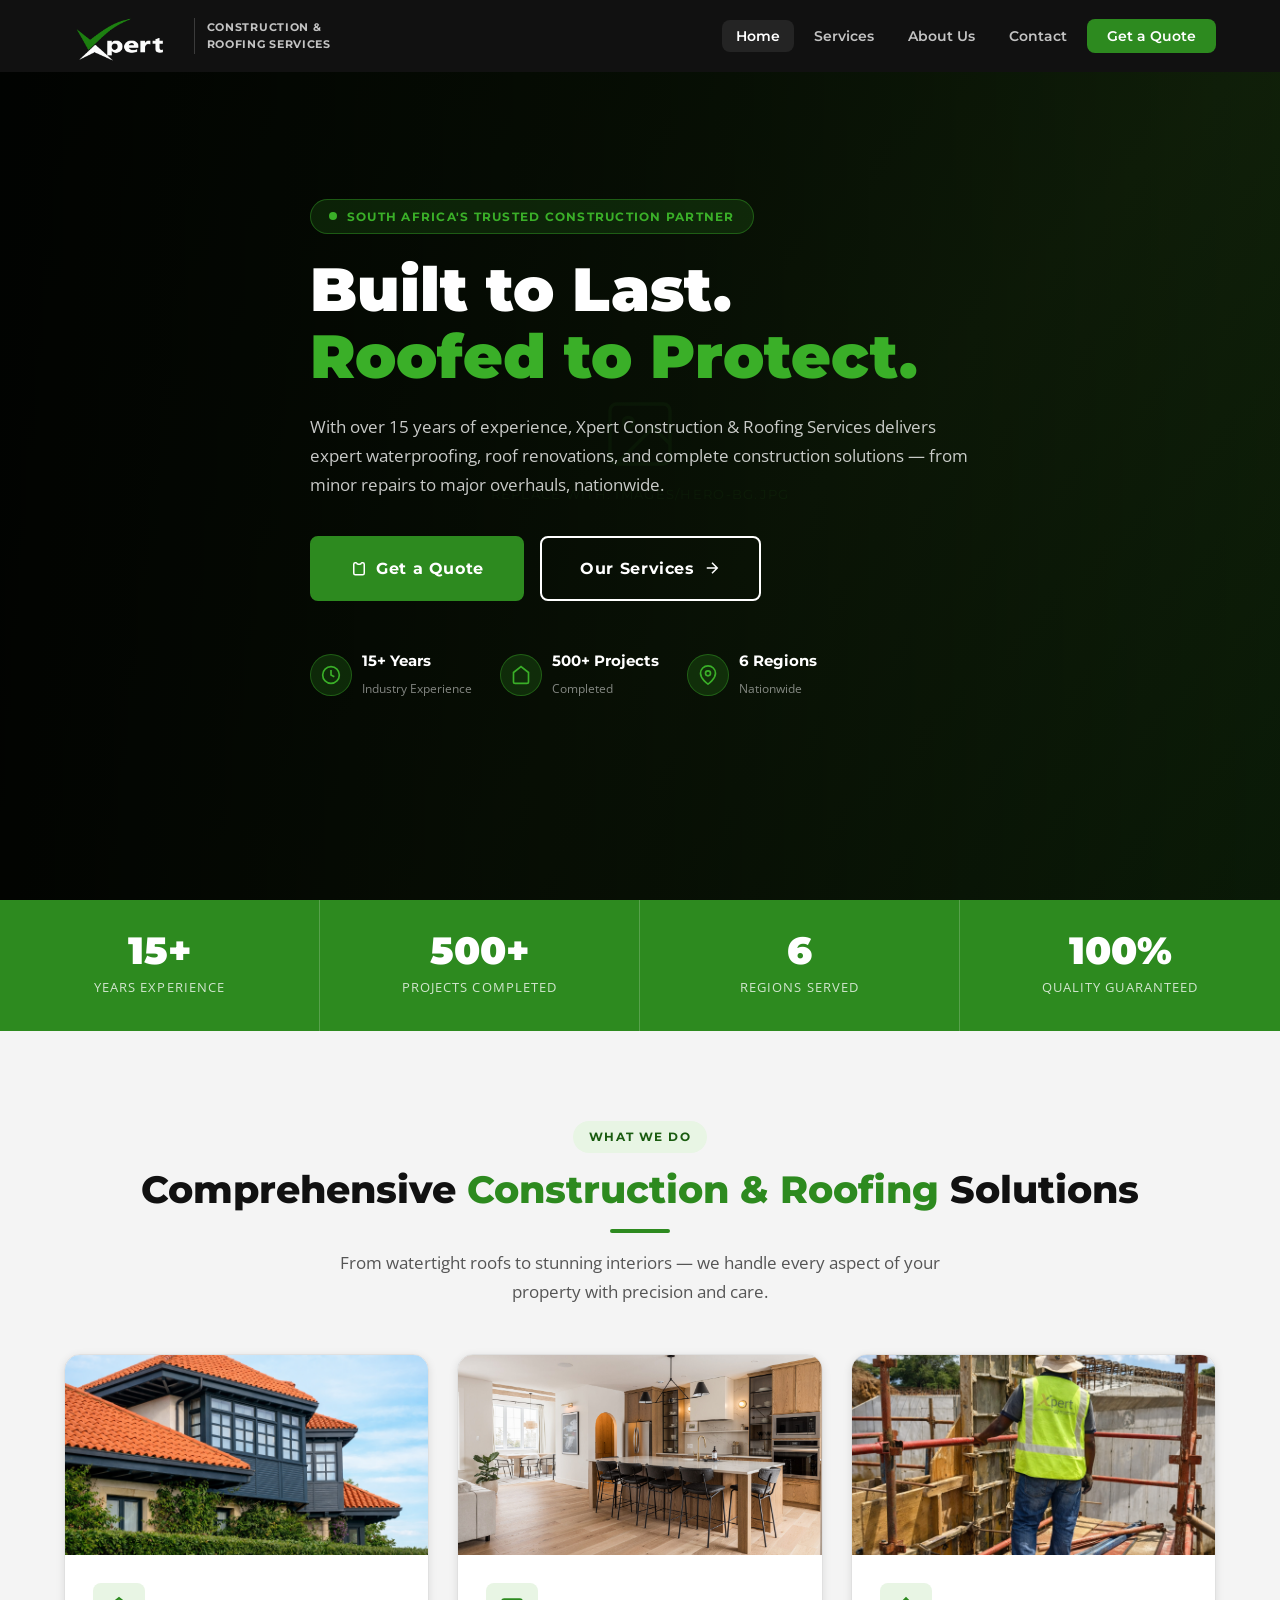
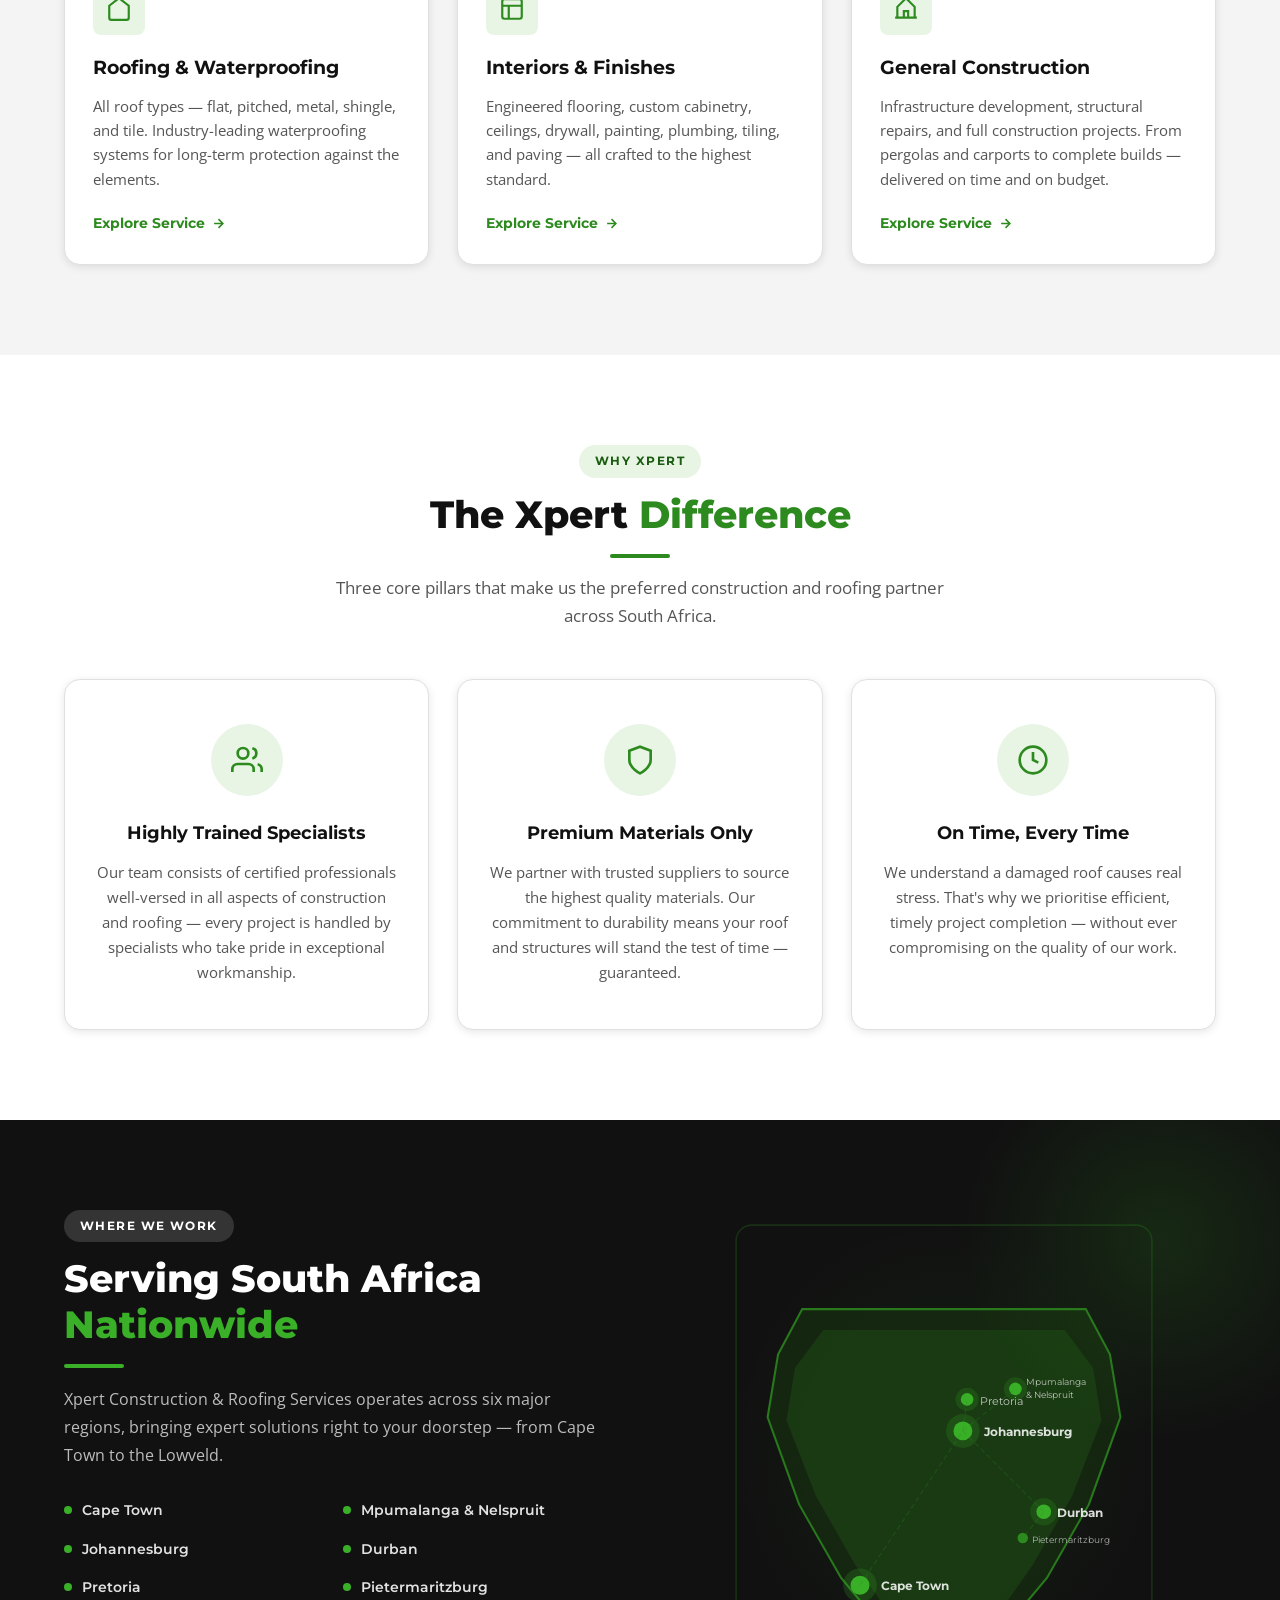
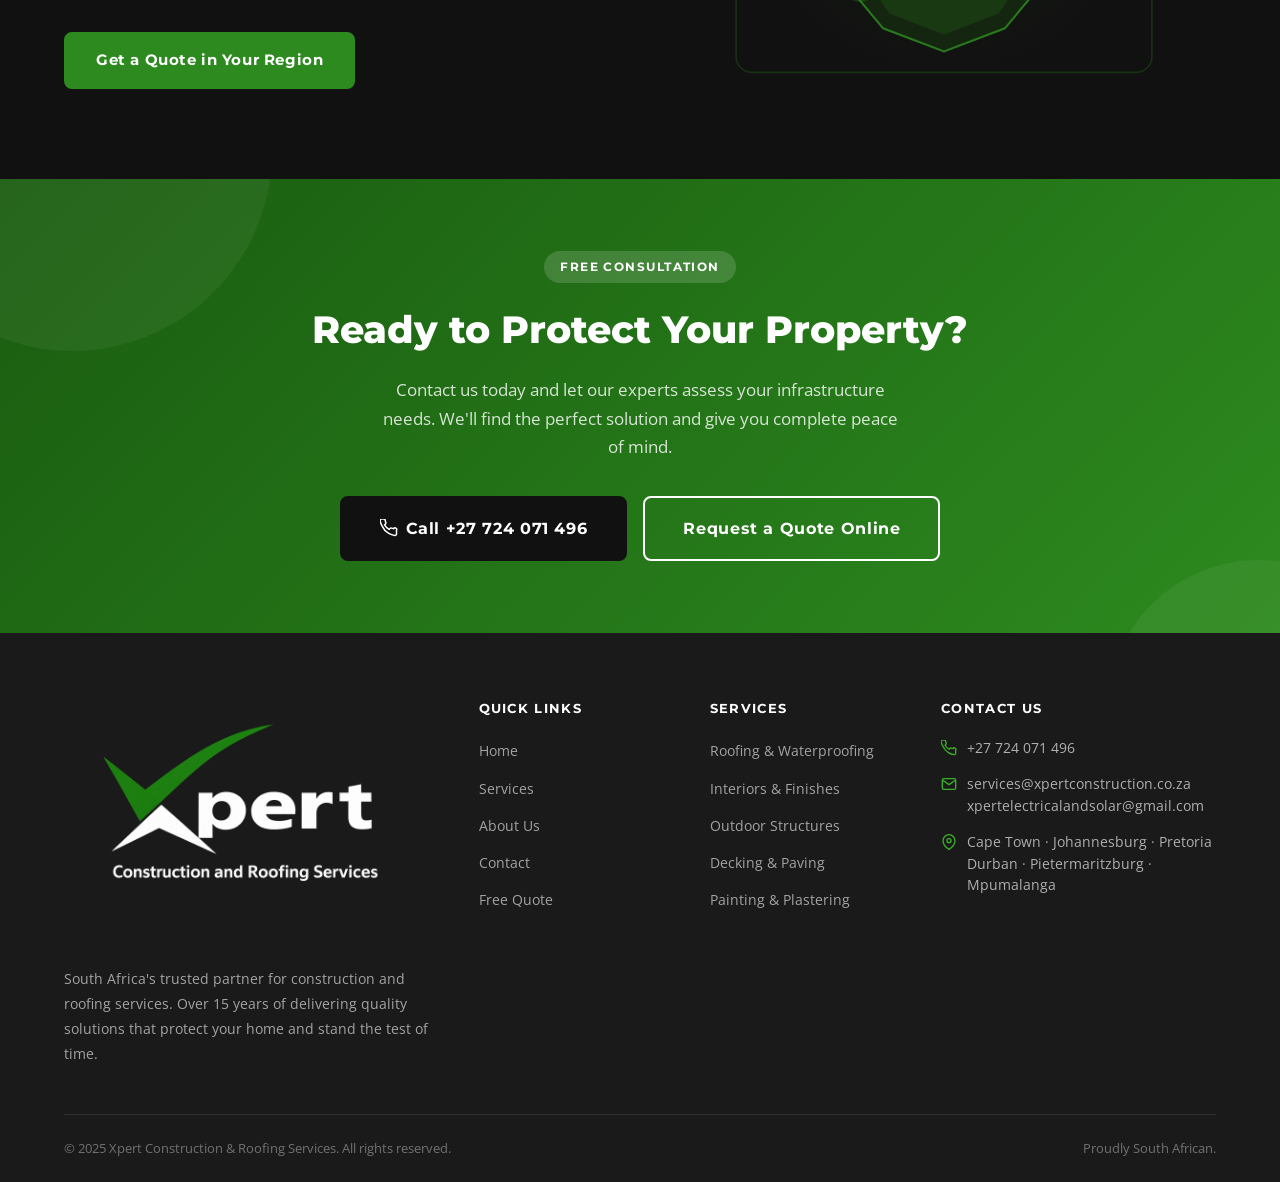
==== commit a7147b91: "qdq" ====
--- a/index.html
+++ b/index.html
@@ -5,6 +5,7 @@
   <meta name="viewport" content="width=device-width, initial-scale=1.0"/>
   <title>Xpert Construction &amp; Roofing Services | South Africa</title>
   <meta name="description" content="15+ years of expert construction and roofing across South Africa. Waterproofing, roof renovations, interiors &amp; finishes. Get your free quote today."/>
+  <link rel="icon" type="image/png" href="images/icon.png"/>
   <link rel="stylesheet" href="css/styles.css"/>
 </head>
 <body>
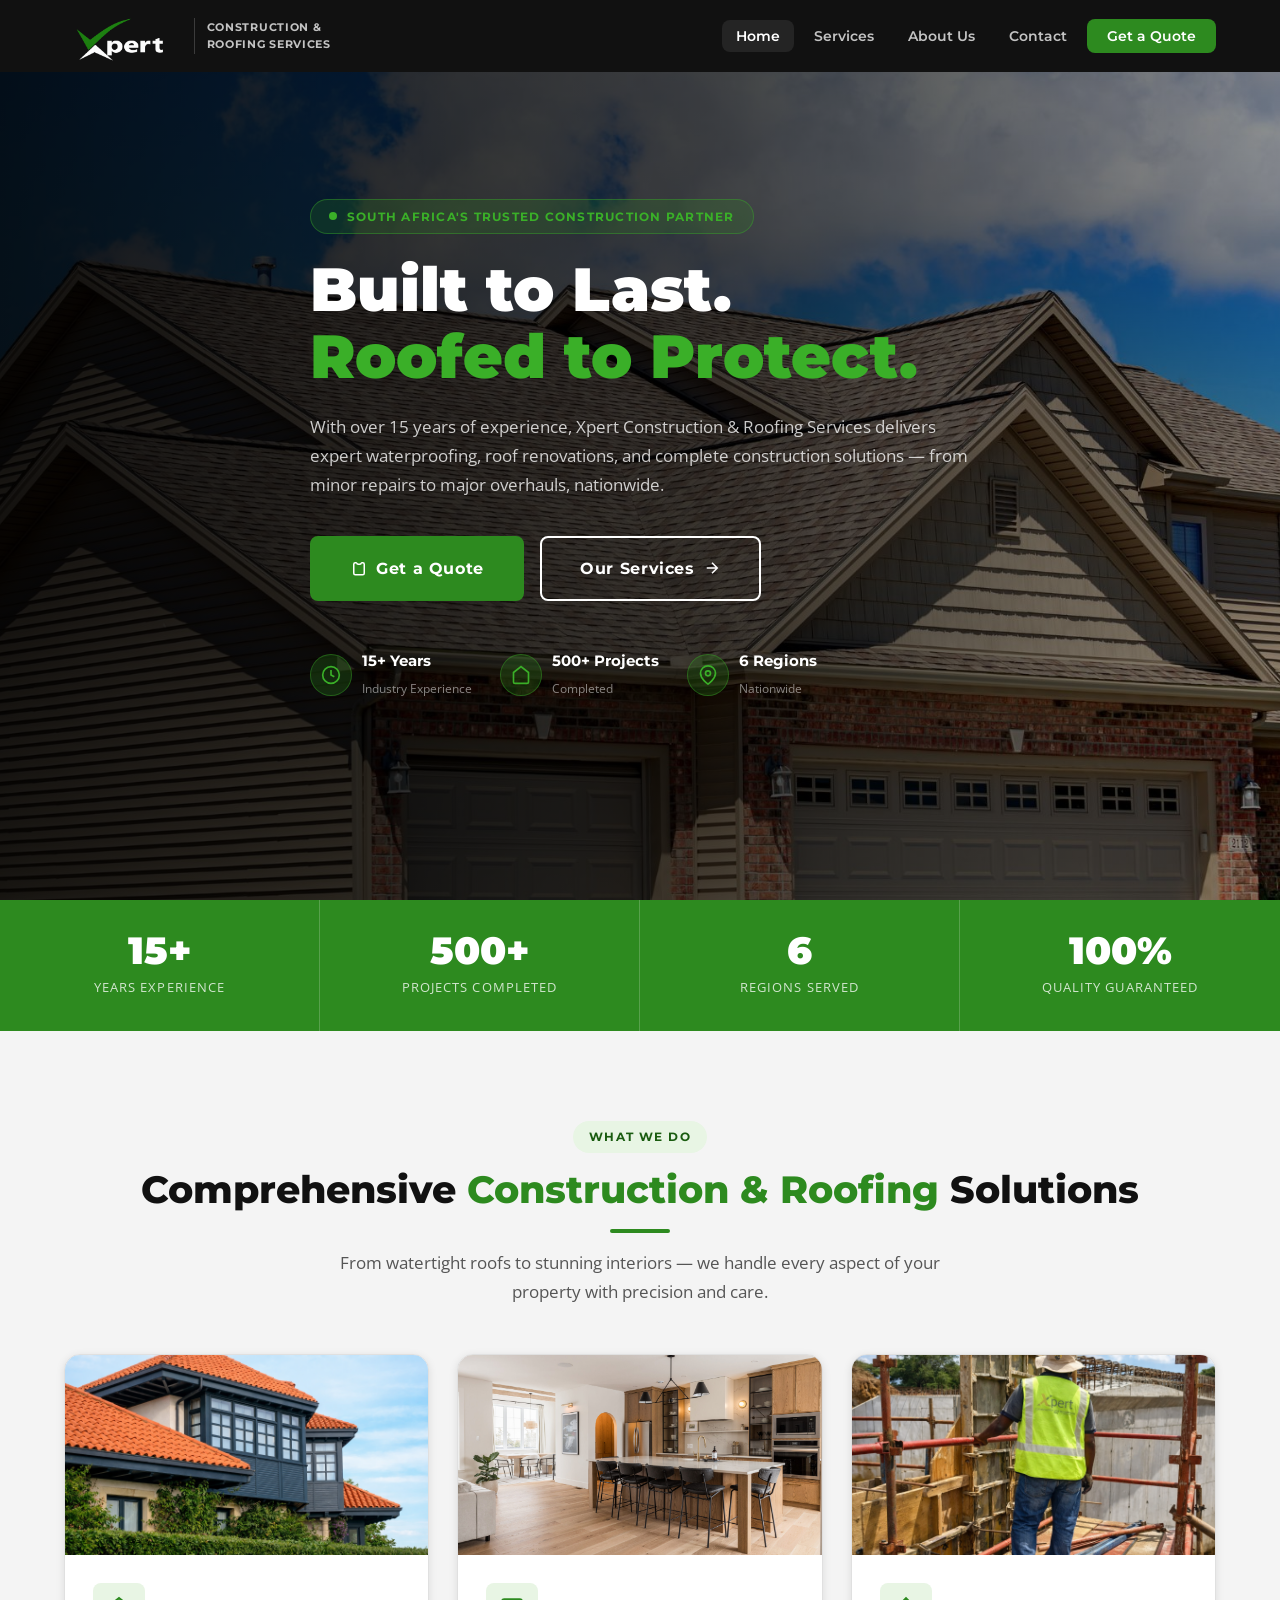
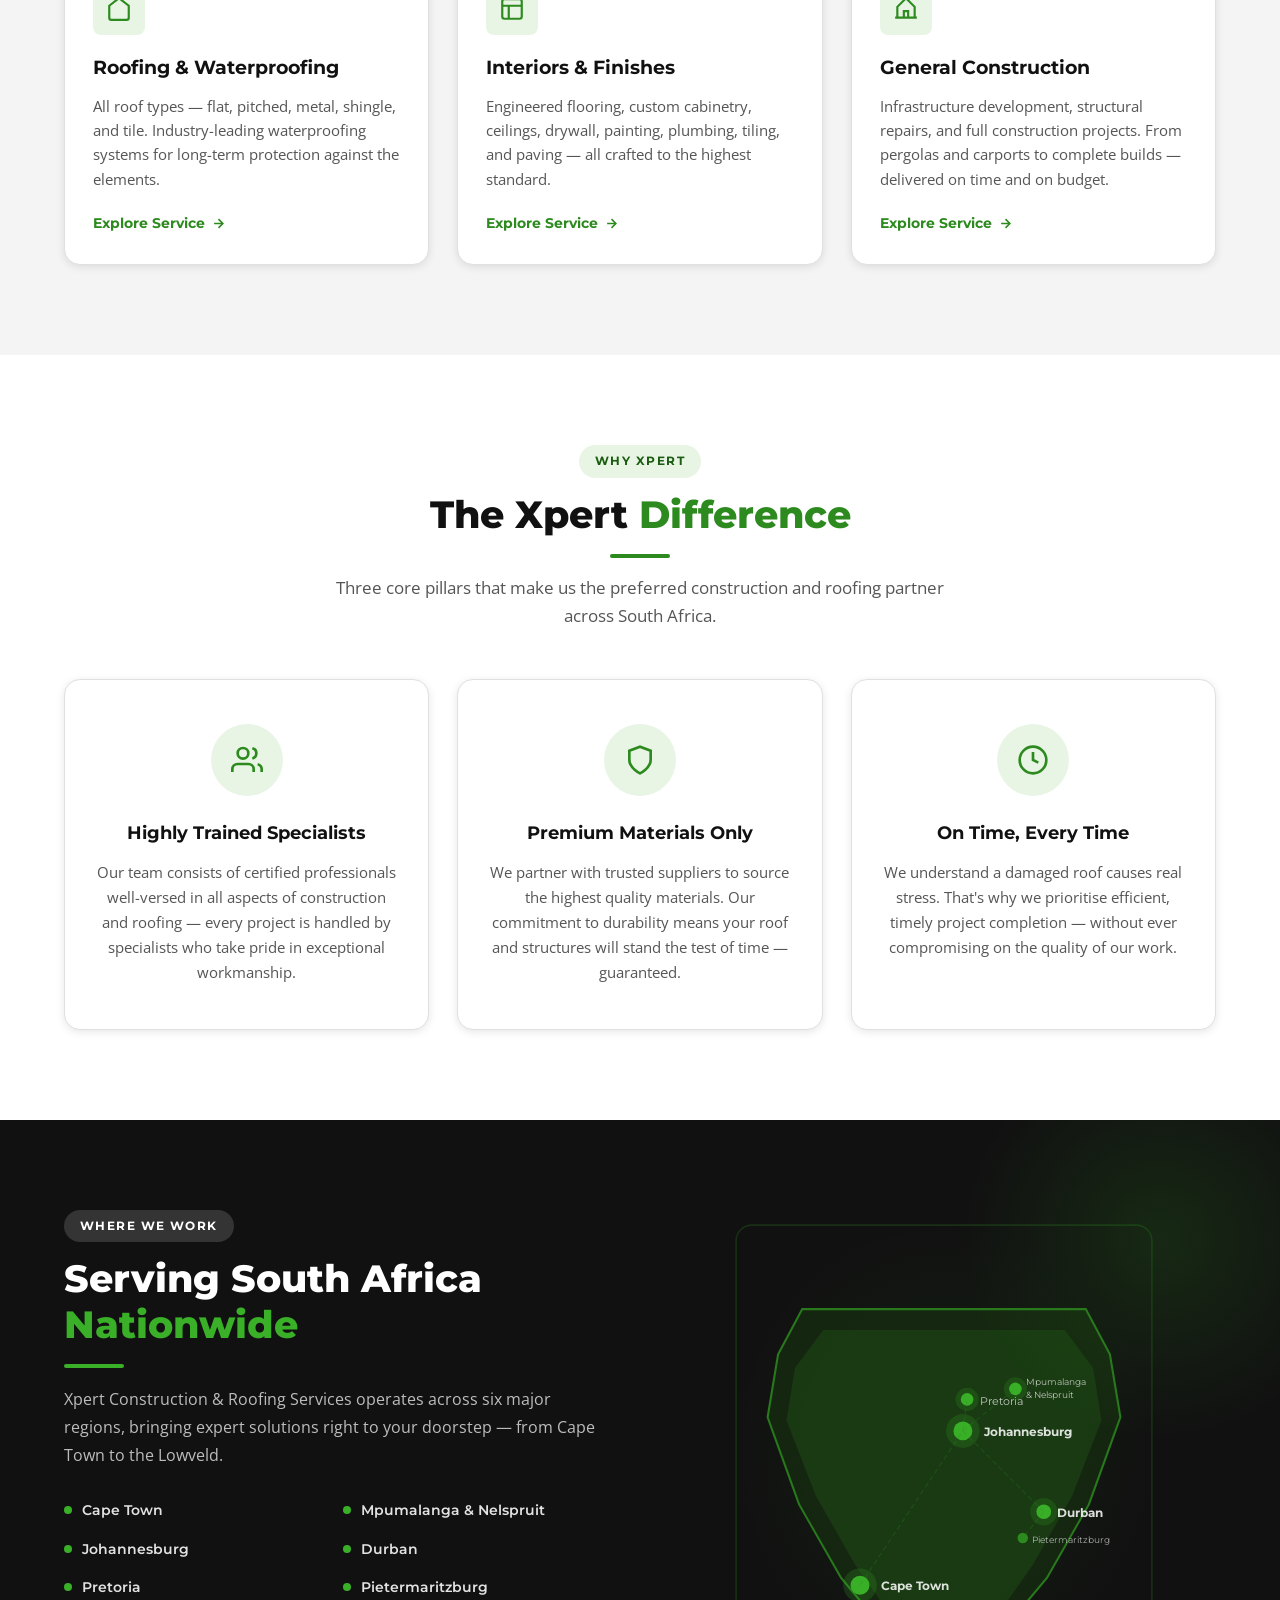
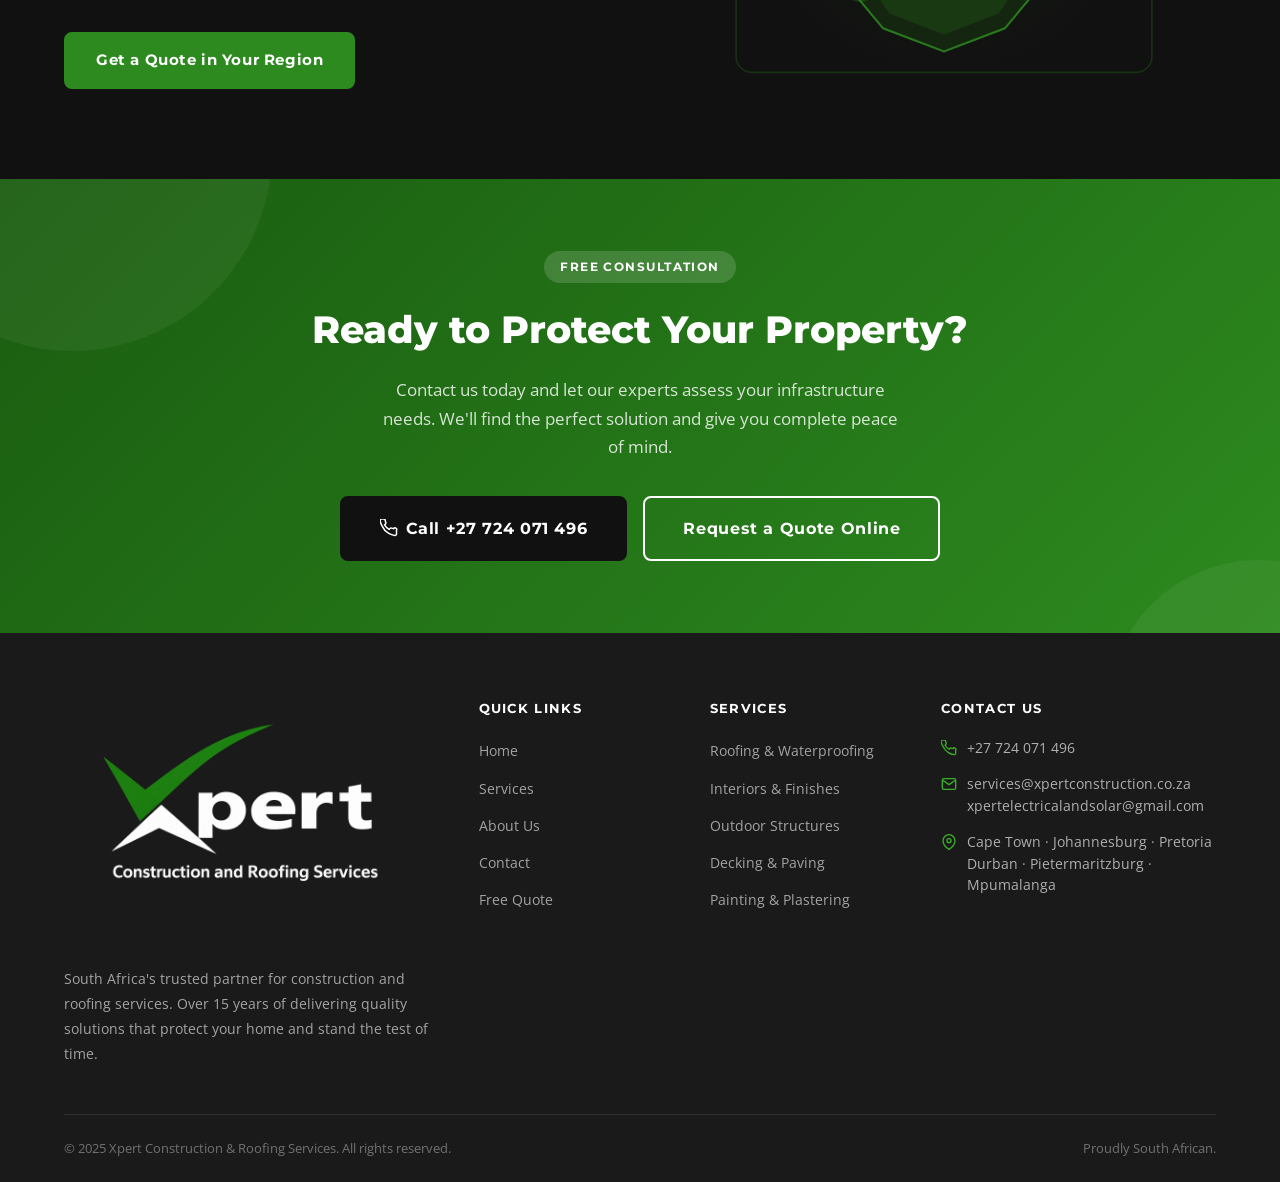
==== commit 2621e40c: "sxsxsd" ====
--- a/index.html
+++ b/index.html
@@ -33,12 +33,8 @@
 
 <!-- HERO -->
 <section class="hero">
-  <div class="hero-bg" style="background:linear-gradient(135deg,#0a1a06 0%,#152a0c 60%,#0d2209 100%)">
-    <!-- Replace with: <img src="images/hero-bg.jpg" style="width:100%;height:100%;object-fit:cover"> -->
-    <div style="position:absolute;inset:0;display:flex;flex-direction:column;align-items:center;justify-content:center;gap:10px;opacity:.18">
-      <svg width="80" height="80" viewBox="0 0 24 24" fill="none" stroke="#3aaf28" stroke-width="1"><rect x="3" y="3" width="18" height="18" rx="2"/><circle cx="8.5" cy="8.5" r="1.5"/><polyline points="21 15 16 10 5 21"/></svg>
-      <span style="font-family:Montserrat,sans-serif;font-size:.8rem;color:#3aaf28;letter-spacing:.1em;text-transform:uppercase">Replace with: images/hero-bg.jpg</span>
-    </div>
+  <div class="hero-bg">
+    <img src="images/house-with-a-beautiful-roof.jpg" alt="Beautiful roofing by Xpert Construction" style="width:100%;height:100%;object-fit:cover;object-position:center">
   </div>
   <div class="hero-overlay"></div>
   <div class="container">
--- a/css/styles.css
+++ b/css/styles.css
@@ -101,7 +101,7 @@
 .hero{position:relative;min-height:100vh;display:flex;align-items:center;overflow:hidden;background:var(--black)}
 .hero-bg{position:absolute;inset:0;z-index:0}
 .hero-scene{width:100%;height:100%}
-.hero-overlay{position:absolute;inset:0;background:linear-gradient(90deg,rgba(0,0,0,.9) 0%,rgba(0,0,0,.6) 55%,rgba(0,0,0,.25) 100%);z-index:1}
+.hero-overlay{position:absolute;inset:0;background:linear-gradient(90deg,rgba(0,0,0,.9) 0%,rgba(0, 0, 0, 0.741) 55%,rgba(0, 0, 0, 0.434) 100%);z-index:1}
 .hero-content{position:relative;z-index:2;max-width:660px}
 .hero-eyebrow{display:inline-flex;align-items:center;gap:10px;background:rgba(45,138,31,.2);border:1px solid rgba(58,175,40,.4);border-radius:99px;padding:6px 18px;font-family:var(--font-heading);font-size:.78rem;font-weight:700;color:var(--green-bright);letter-spacing:.1em;text-transform:uppercase;margin-bottom:22px}
 .hero-eyebrow::before{content:'';display:inline-block;width:8px;height:8px;border-radius:50%;background:var(--green-bright);animation:pulse 2s infinite}
@@ -215,6 +215,12 @@
 .form-success{display:none;text-align:center;padding:32px;background:var(--green-light);border-radius:var(--radius-lg);border:2px solid var(--green-primary);margin-top:16px}
 .form-success h3{font-family:var(--font-heading);color:var(--green-dark);margin-bottom:8px}
 .form-success p{color:var(--gray);font-size:.92rem}
+/* Steps grid — "What Happens Next?" */
+.steps-grid{display:grid;grid-template-columns:repeat(auto-fit,minmax(200px,1fr));gap:24px}
+.step-card{text-align:center;padding:28px 20px;border-radius:var(--radius-lg);background:rgba(255,255,255,.04);border:1px solid rgba(255,255,255,.07)}
+.step-num{width:56px;height:56px;border-radius:50%;background:rgba(58,175,40,.15);border:2px solid rgba(58,175,40,.4);display:flex;align-items:center;justify-content:center;margin:0 auto 18px;font-family:var(--font-heading);font-weight:900;font-size:1.2rem;color:var(--green-bright)}
+.step-card h4{font-family:var(--font-heading);font-weight:700;color:var(--white);margin-bottom:10px;font-size:1rem}
+.step-card p{font-size:.88rem;color:rgba(255,255,255,.6);line-height:1.7;margin:0}
 
 /* ── Footer ── */
 footer{background:var(--dark);padding:64px 0 0;color:rgba(255,255,255,.7)}
@@ -240,7 +246,7 @@
 /* ── Responsive ── */
 @media(max-width:1024px){
   .footer-grid{grid-template-columns:1fr 1fr}
-  .about-intro,.contact-layout{grid-template-columns:1fr}
+  .about-intro,.contact-layout{grid-template-columns:1fr;gap:32px}
   .services-detail{grid-template-columns:1fr;gap:32px}
   .services-detail.reverse .services-detail-visual{order:0}
   .regions-content{grid-template-columns:1fr;gap:40px}
@@ -257,7 +263,11 @@
   .form-row{grid-template-columns:1fr}
   .regions-list{grid-template-columns:1fr}
   .footer-grid{grid-template-columns:1fr;gap:32px}
-  .contact-form-wrap{padding:28px}
+  .contact-form-wrap{padding:28px 24px}
+  .contact-layout{gap:28px}
+  .contact-info-card{padding:18px;gap:14px}
+  .contact-info-icon{width:42px;height:42px;flex-shrink:0}
+  .form-submit{width:100%;justify-content:center}
   .values-grid{grid-template-columns:1fr}
 }
 @media(max-width:480px){
@@ -266,6 +276,11 @@
   .why-grid{grid-template-columns:1fr}
   .nav-logo-divider,.nav-logo-tagline{display:none}
   .nav-logo-img{height:44px}
+  .contact-form-wrap{padding:20px 16px}
+  .contact-info-card{flex-direction:row;align-items:flex-start}
+  .form-title{font-size:1.3rem}
+  .steps-grid{grid-template-columns:1fr 1fr;gap:16px}
+  .step-card{padding:20px 14px}
 }
 
 /* ── Image Placeholders ── */
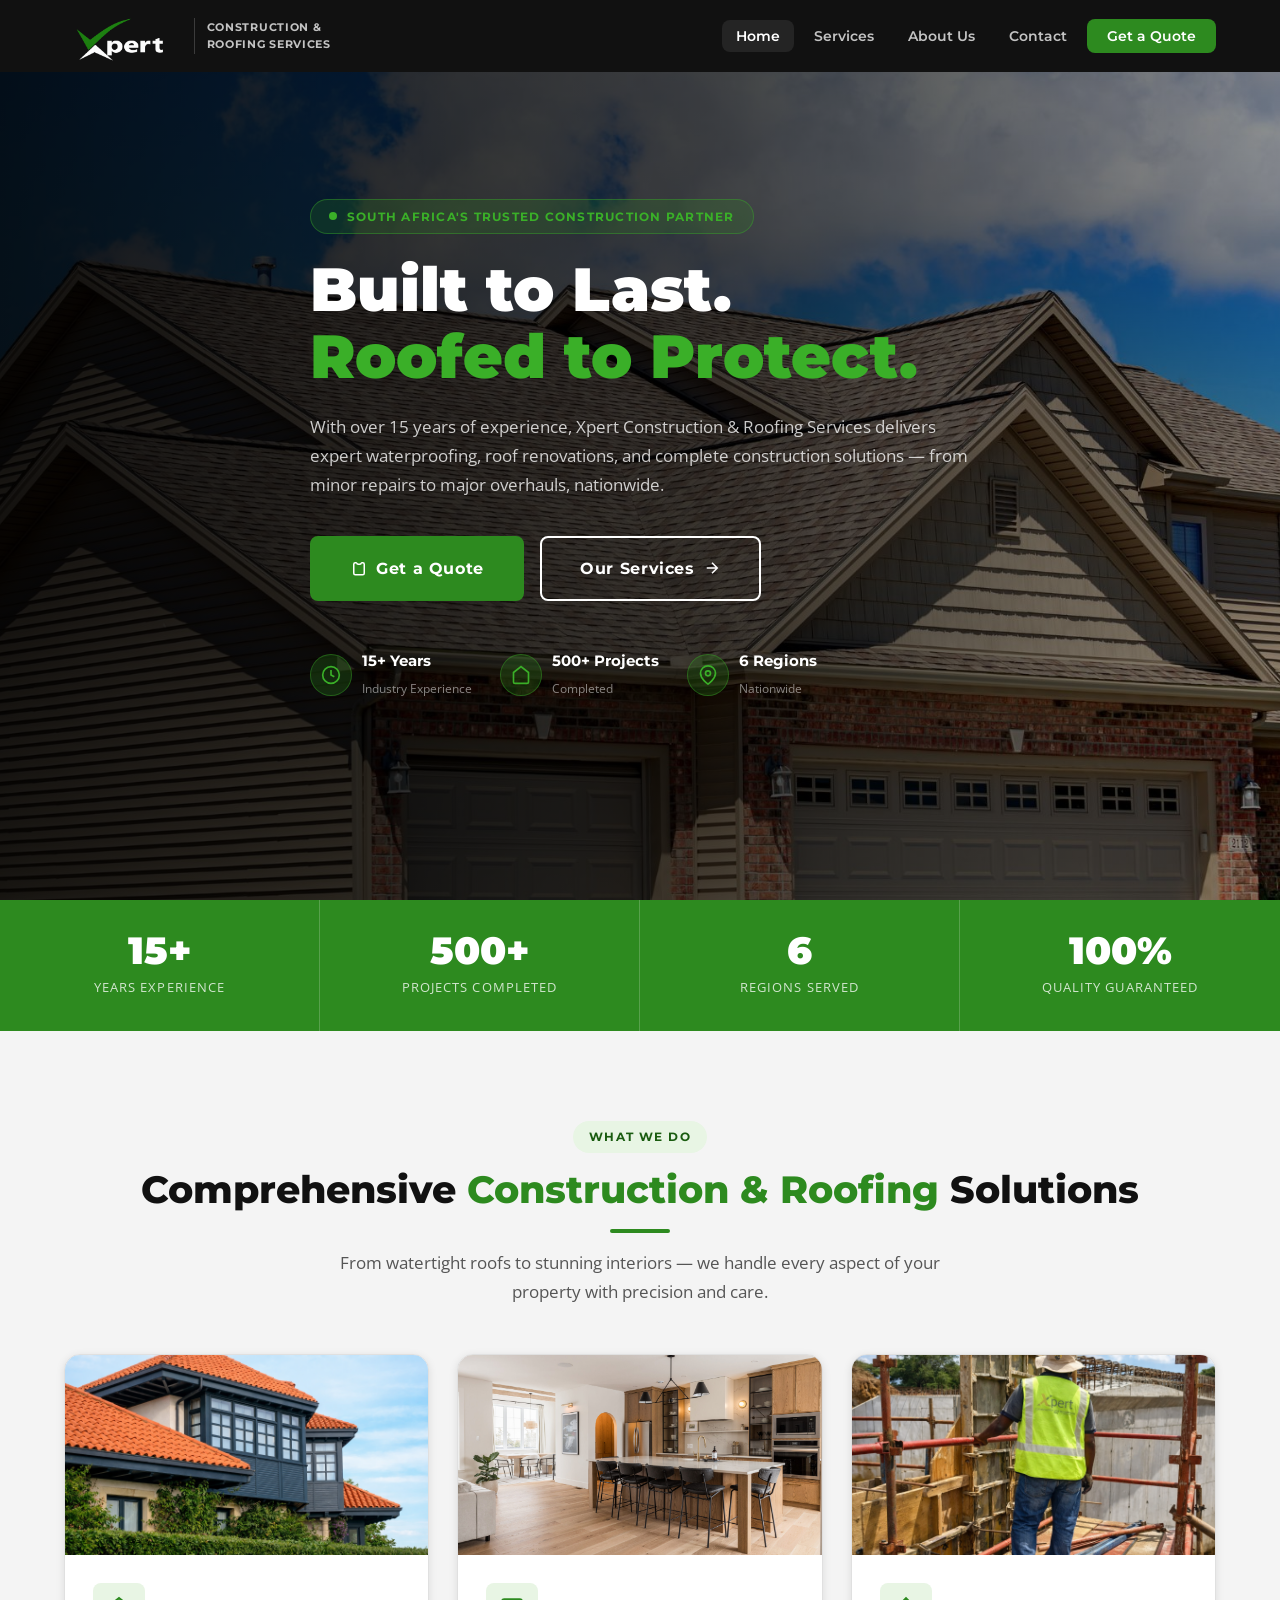
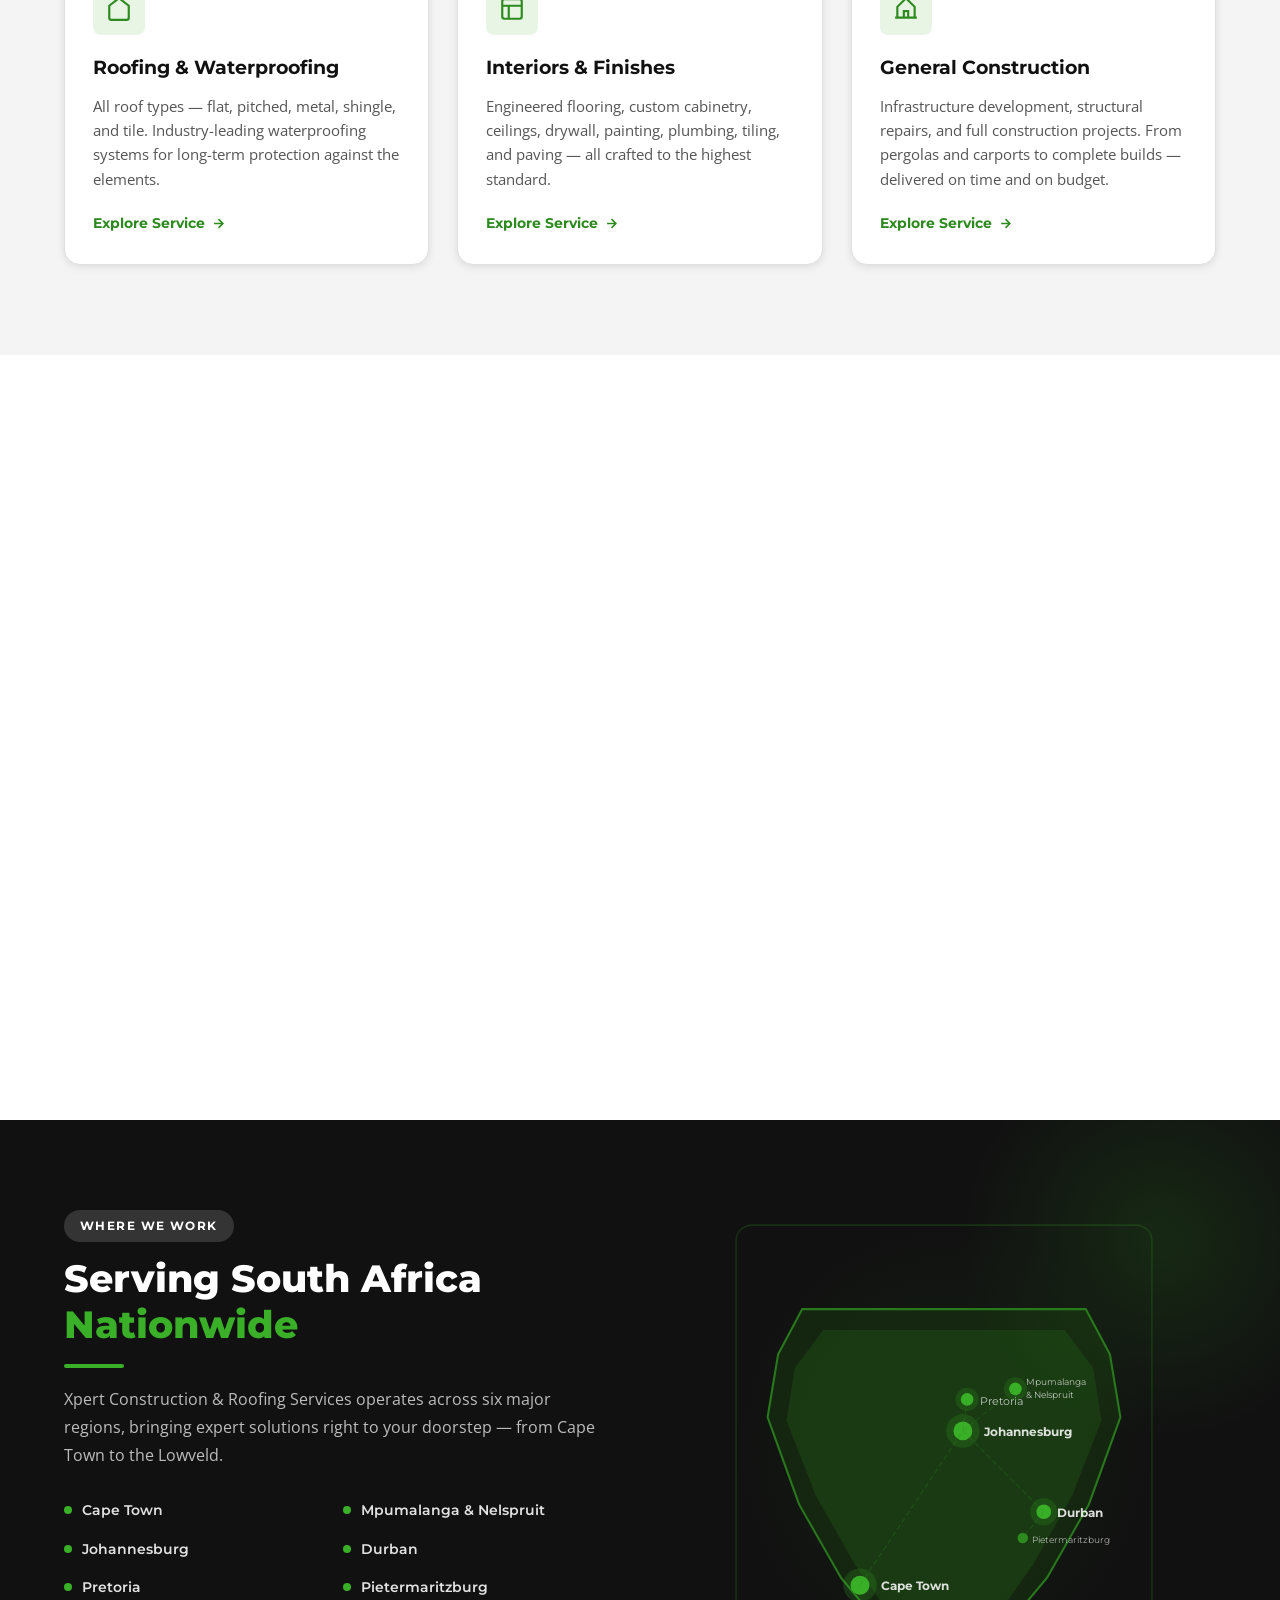
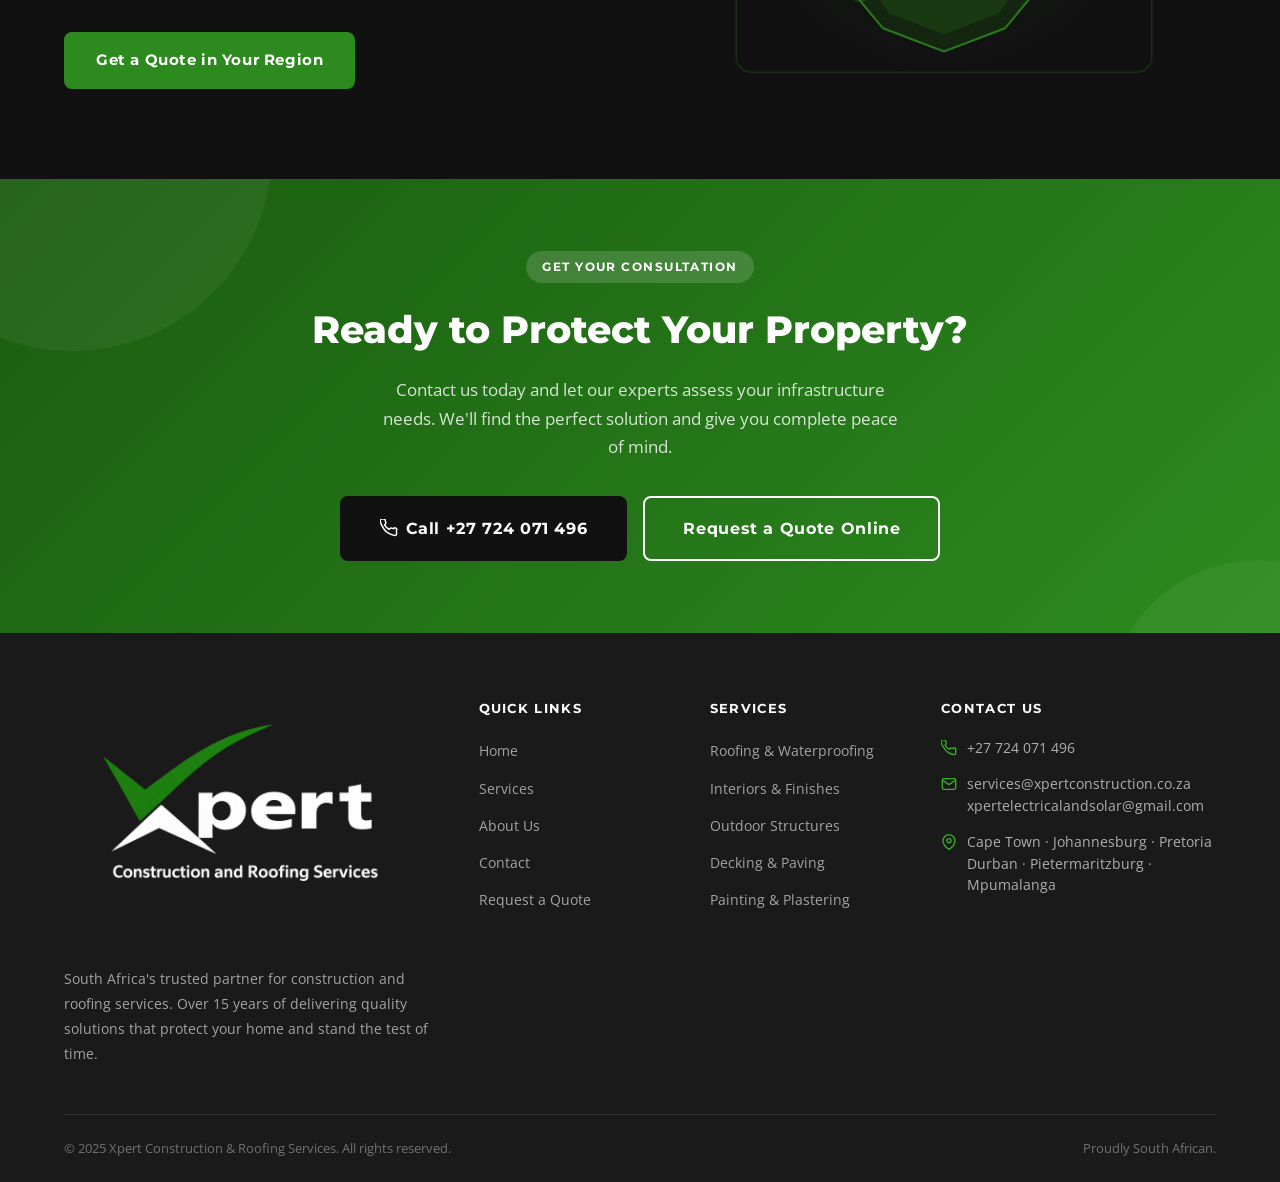
==== commit 7860f620: "dmkqm" ====
--- a/index.html
+++ b/index.html
@@ -4,7 +4,7 @@
   <meta charset="UTF-8"/>
   <meta name="viewport" content="width=device-width, initial-scale=1.0"/>
   <title>Xpert Construction &amp; Roofing Services | South Africa</title>
-  <meta name="description" content="15+ years of expert construction and roofing across South Africa. Waterproofing, roof renovations, interiors &amp; finishes. Get your free quote today."/>
+  <meta name="description" content="15+ years of expert construction and roofing across South Africa. Waterproofing, roof renovations, interiors &amp; finishes. Get your quote today."/>
   <link rel="icon" type="image/png" href="images/icon.png"/>
   <link rel="stylesheet" href="css/styles.css"/>
 </head>
@@ -242,7 +242,7 @@
 <!-- CTA BANNER -->
 <section class="cta-banner">
   <div class="container">
-    <div class="tag light">Free Consultation</div>
+    <div class="tag light">Get your Consultation</div>
     <h2>Ready to Protect Your Property?</h2>
     <p>Contact us today and let our experts assess your infrastructure needs. We'll find the perfect solution and give you complete peace of mind.</p>
     <div class="cta-btn-group">
@@ -272,7 +272,7 @@
           <li><a href="services.html">Services</a></li>
           <li><a href="about.html">About Us</a></li>
           <li><a href="contact.html">Contact</a></li>
-          <li><a href="contact.html">Free Quote</a></li>
+          <li><a href="contact.html">Request a Quote</a></li>
         </ul>
       </div>
       <div class="footer-col">
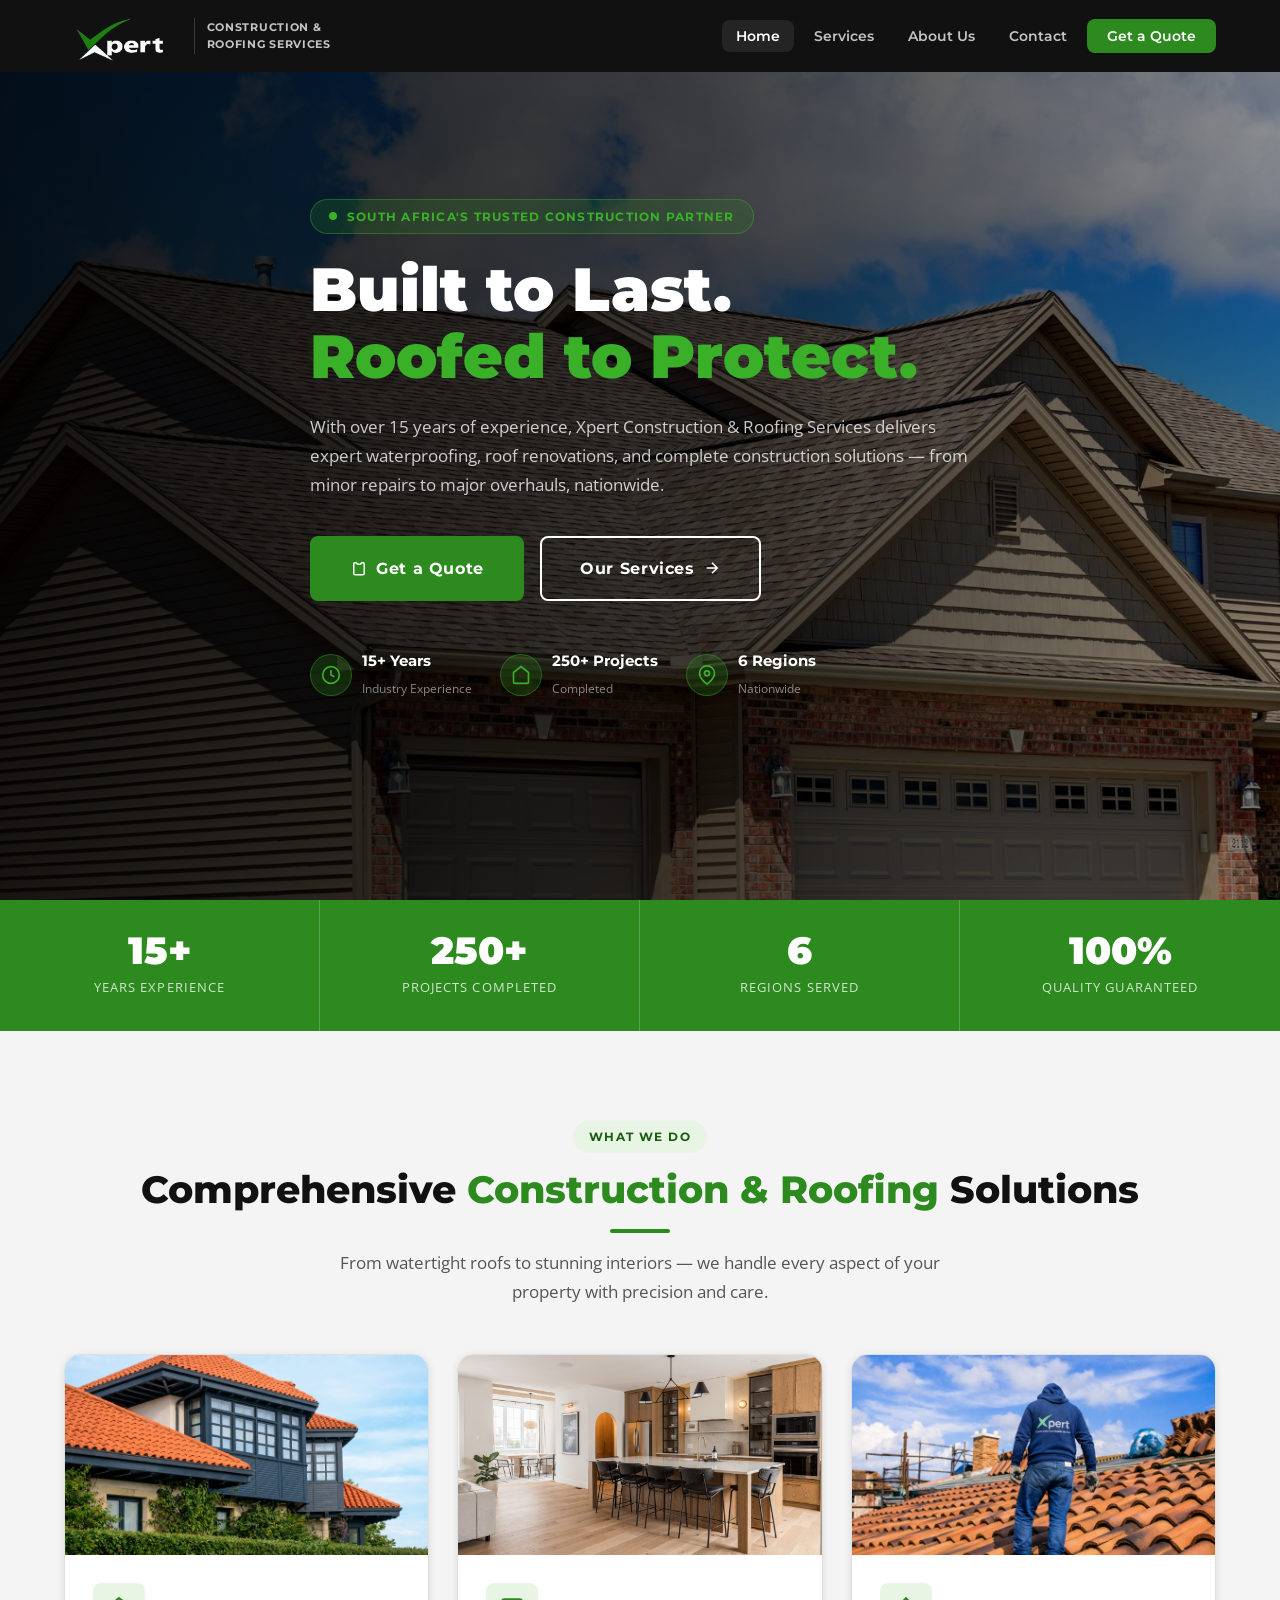
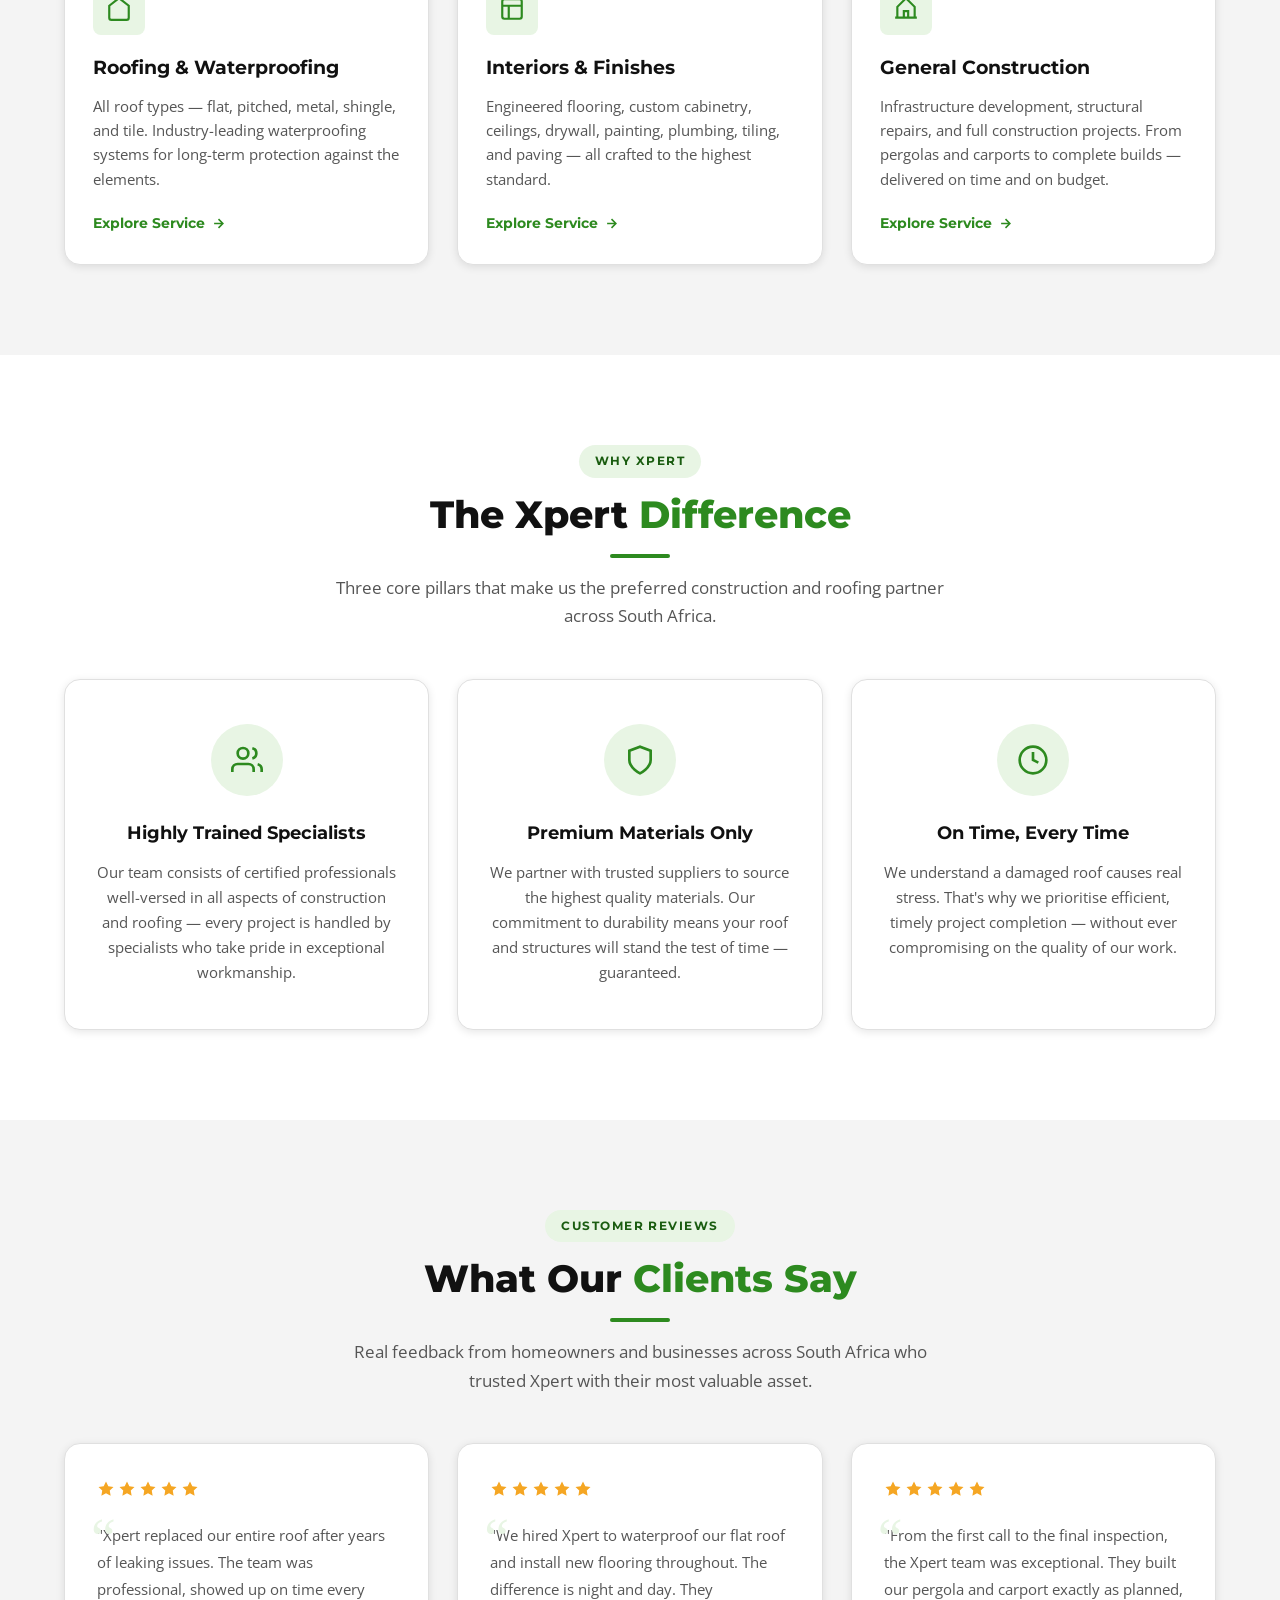
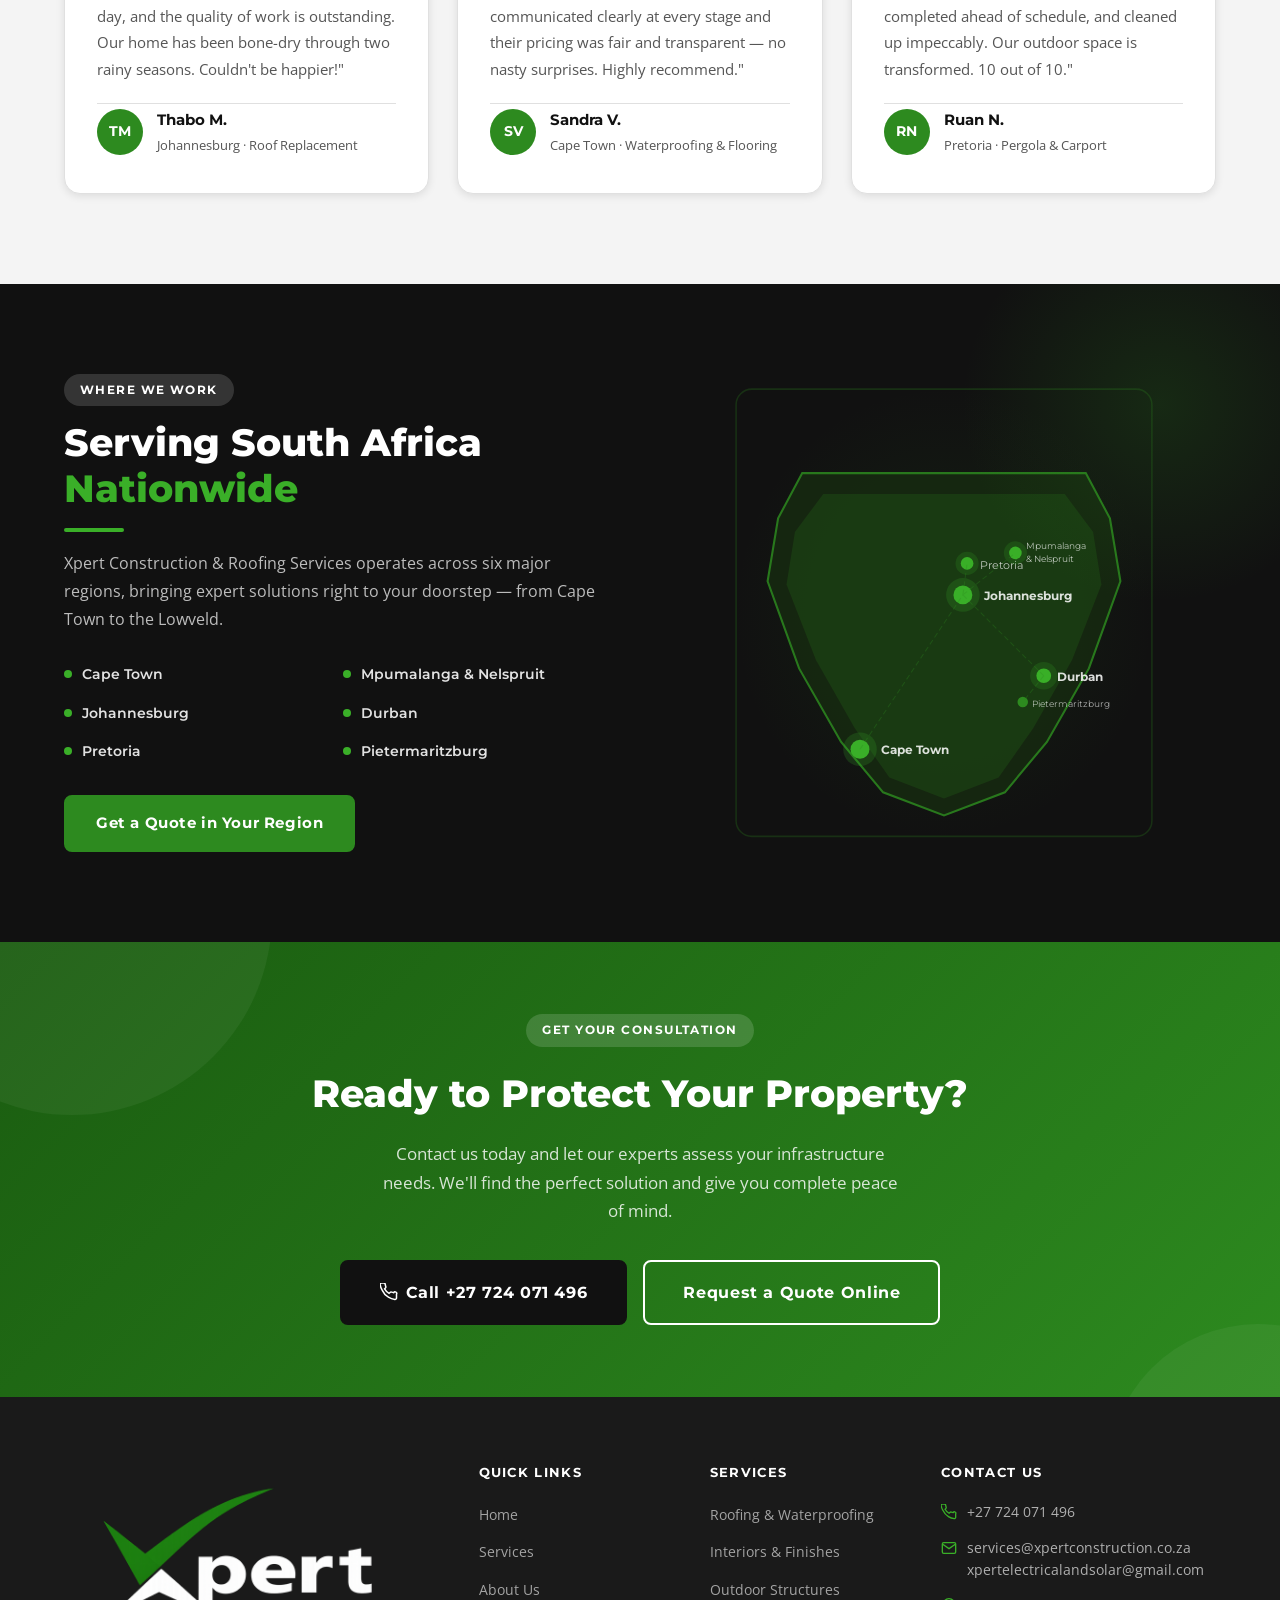
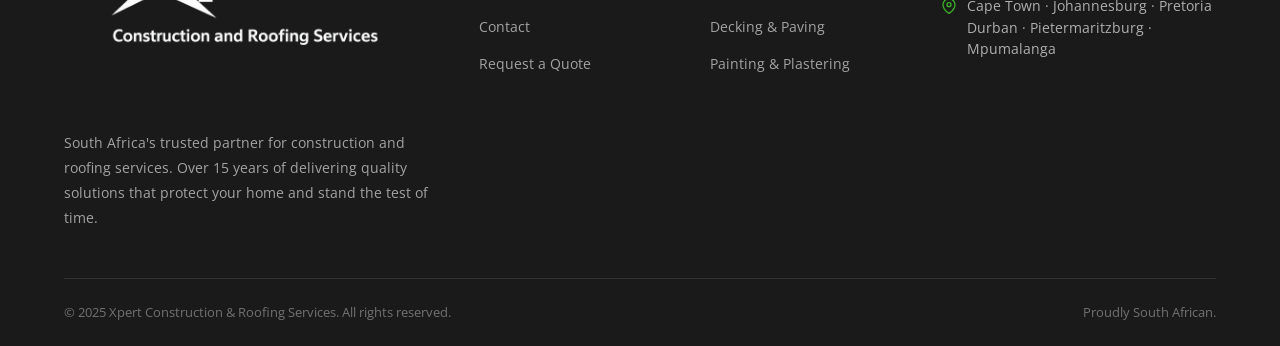
==== commit b953242d: "kmo" ====
--- a/index.html
+++ b/index.html
@@ -59,7 +59,7 @@
         </div>
         <div class="hero-badge">
           <div class="hero-badge-icon"><svg width="20" height="20" viewBox="0 0 24 24" fill="none" stroke="currentColor" stroke-width="2"><path d="M3 9l9-7 9 7v11a2 2 0 01-2 2H5a2 2 0 01-2-2z"/></svg></div>
-          <div class="hero-badge-text"><strong>500+ Projects</strong><span>Completed</span></div>
+          <div class="hero-badge-text"><strong>250+ Projects</strong><span>Completed</span></div>
         </div>
         <div class="hero-badge">
           <div class="hero-badge-icon"><svg width="20" height="20" viewBox="0 0 24 24" fill="none" stroke="currentColor" stroke-width="2"><path d="M21 10c0 7-9 13-9 13s-9-6-9-13a9 9 0 0118 0z"/><circle cx="12" cy="10" r="3"/></svg></div>
@@ -74,7 +74,7 @@
 <div class="stats-bar">
   <div class="stats-inner">
     <div class="stat-item"><div class="stat-num">15+</div><div class="stat-label">Years Experience</div></div>
-    <div class="stat-item"><div class="stat-num">500+</div><div class="stat-label">Projects Completed</div></div>
+    <div class="stat-item"><div class="stat-num">250+</div><div class="stat-label">Projects Completed</div></div>
     <div class="stat-item"><div class="stat-num">6</div><div class="stat-label">Regions Served</div></div>
     <div class="stat-item"><div class="stat-num">100%</div><div class="stat-label">Quality Guaranteed</div></div>
   </div>
@@ -123,7 +123,7 @@
       <div class="service-card fade-in fade-in-delay-3">
         <div class="service-card-image">
           
-          <img src="images/Construction.png" alt="Outdoor structure construction" style="width:100%;height:100%;object-fit:cover">
+          <img src="images/gvjib.png" alt="Outdoor structure construction" style="width:100%;height:100%;object-fit:cover">
         
         </div>
         <div class="service-card-body">
@@ -171,6 +171,75 @@
         <h3>On Time, Every Time</h3>
         <p>We understand a damaged roof causes real stress. That's why we prioritise efficient, timely project completion — without ever compromising on the quality of our work.</p>
       </div>
+    </div>
+  </div>
+</section>
+
+<!-- TESTIMONIALS -->
+<section class="section-pad" style="background:var(--light-gray)">
+  <div class="container">
+    <div class="text-center fade-in">
+      <div class="tag">Customer Reviews</div>
+      <h2 class="section-title">What Our <span>Clients Say</span></h2>
+      <div class="divider"></div>
+      <p class="section-sub" style="margin-top:16px">Real feedback from homeowners and businesses across South Africa who trusted Xpert with their most valuable asset.</p>
+    </div>
+    <div class="reviews-grid">
+
+      <div class="review-card fade-in fade-in-delay-1">
+        <div class="review-stars">
+          <svg width="18" height="18" viewBox="0 0 24 24" fill="#f5a623"><polygon points="12 2 15.09 8.26 22 9.27 17 14.14 18.18 21.02 12 17.77 5.82 21.02 7 14.14 2 9.27 8.91 8.26 12 2"/></svg>
+          <svg width="18" height="18" viewBox="0 0 24 24" fill="#f5a623"><polygon points="12 2 15.09 8.26 22 9.27 17 14.14 18.18 21.02 12 17.77 5.82 21.02 7 14.14 2 9.27 8.91 8.26 12 2"/></svg>
+          <svg width="18" height="18" viewBox="0 0 24 24" fill="#f5a623"><polygon points="12 2 15.09 8.26 22 9.27 17 14.14 18.18 21.02 12 17.77 5.82 21.02 7 14.14 2 9.27 8.91 8.26 12 2"/></svg>
+          <svg width="18" height="18" viewBox="0 0 24 24" fill="#f5a623"><polygon points="12 2 15.09 8.26 22 9.27 17 14.14 18.18 21.02 12 17.77 5.82 21.02 7 14.14 2 9.27 8.91 8.26 12 2"/></svg>
+          <svg width="18" height="18" viewBox="0 0 24 24" fill="#f5a623"><polygon points="12 2 15.09 8.26 22 9.27 17 14.14 18.18 21.02 12 17.77 5.82 21.02 7 14.14 2 9.27 8.91 8.26 12 2"/></svg>
+        </div>
+        <p class="review-text">"Xpert replaced our entire roof after years of leaking issues. The team was professional, showed up on time every day, and the quality of work is outstanding. Our home has been bone-dry through two rainy seasons. Couldn't be happier!"</p>
+        <div class="review-author">
+          <div class="review-avatar">TM</div>
+          <div>
+            <strong class="review-name">Thabo M.</strong>
+            <span class="review-location">Johannesburg · Roof Replacement</span>
+          </div>
+        </div>
+      </div>
+
+      <div class="review-card fade-in fade-in-delay-2">
+        <div class="review-stars">
+          <svg width="18" height="18" viewBox="0 0 24 24" fill="#f5a623"><polygon points="12 2 15.09 8.26 22 9.27 17 14.14 18.18 21.02 12 17.77 5.82 21.02 7 14.14 2 9.27 8.91 8.26 12 2"/></svg>
+          <svg width="18" height="18" viewBox="0 0 24 24" fill="#f5a623"><polygon points="12 2 15.09 8.26 22 9.27 17 14.14 18.18 21.02 12 17.77 5.82 21.02 7 14.14 2 9.27 8.91 8.26 12 2"/></svg>
+          <svg width="18" height="18" viewBox="0 0 24 24" fill="#f5a623"><polygon points="12 2 15.09 8.26 22 9.27 17 14.14 18.18 21.02 12 17.77 5.82 21.02 7 14.14 2 9.27 8.91 8.26 12 2"/></svg>
+          <svg width="18" height="18" viewBox="0 0 24 24" fill="#f5a623"><polygon points="12 2 15.09 8.26 22 9.27 17 14.14 18.18 21.02 12 17.77 5.82 21.02 7 14.14 2 9.27 8.91 8.26 12 2"/></svg>
+          <svg width="18" height="18" viewBox="0 0 24 24" fill="#f5a623"><polygon points="12 2 15.09 8.26 22 9.27 17 14.14 18.18 21.02 12 17.77 5.82 21.02 7 14.14 2 9.27 8.91 8.26 12 2"/></svg>
+        </div>
+        <p class="review-text">"We hired Xpert to waterproof our flat roof and install new flooring throughout. The difference is night and day. They communicated clearly at every stage and their pricing was fair and transparent — no nasty surprises. Highly recommend."</p>
+        <div class="review-author">
+          <div class="review-avatar">SV</div>
+          <div>
+            <strong class="review-name">Sandra V.</strong>
+            <span class="review-location">Cape Town · Waterproofing &amp; Flooring</span>
+          </div>
+        </div>
+      </div>
+
+      <div class="review-card fade-in fade-in-delay-3">
+        <div class="review-stars">
+          <svg width="18" height="18" viewBox="0 0 24 24" fill="#f5a623"><polygon points="12 2 15.09 8.26 22 9.27 17 14.14 18.18 21.02 12 17.77 5.82 21.02 7 14.14 2 9.27 8.91 8.26 12 2"/></svg>
+          <svg width="18" height="18" viewBox="0 0 24 24" fill="#f5a623"><polygon points="12 2 15.09 8.26 22 9.27 17 14.14 18.18 21.02 12 17.77 5.82 21.02 7 14.14 2 9.27 8.91 8.26 12 2"/></svg>
+          <svg width="18" height="18" viewBox="0 0 24 24" fill="#f5a623"><polygon points="12 2 15.09 8.26 22 9.27 17 14.14 18.18 21.02 12 17.77 5.82 21.02 7 14.14 2 9.27 8.91 8.26 12 2"/></svg>
+          <svg width="18" height="18" viewBox="0 0 24 24" fill="#f5a623"><polygon points="12 2 15.09 8.26 22 9.27 17 14.14 18.18 21.02 12 17.77 5.82 21.02 7 14.14 2 9.27 8.91 8.26 12 2"/></svg>
+          <svg width="18" height="18" viewBox="0 0 24 24" fill="#f5a623"><polygon points="12 2 15.09 8.26 22 9.27 17 14.14 18.18 21.02 12 17.77 5.82 21.02 7 14.14 2 9.27 8.91 8.26 12 2"/></svg>
+        </div>
+        <p class="review-text">"From the first call to the final inspection, the Xpert team was exceptional. They built our pergola and carport exactly as planned, completed ahead of schedule, and cleaned up impeccably. Our outdoor space is transformed. 10 out of 10."</p>
+        <div class="review-author">
+          <div class="review-avatar">RN</div>
+          <div>
+            <strong class="review-name">Ruan N.</strong>
+            <span class="review-location">Pretoria · Pergola &amp; Carport</span>
+          </div>
+        </div>
+      </div>
+
     </div>
   </div>
 </section>
--- a/css/styles.css
+++ b/css/styles.css
@@ -146,6 +146,18 @@
 .why-card h3{font-family:var(--font-heading);font-size:1.1rem;font-weight:700;color:var(--black);margin-bottom:12px}
 .why-card p{font-size:.92rem;color:var(--gray);line-height:1.7}
 
+/* ── Testimonials / Reviews ── */
+.reviews-grid{display:grid;grid-template-columns:repeat(auto-fit,minmax(280px,1fr));gap:28px;margin-top:8px}
+.review-card{background:var(--white);border:1px solid var(--border);border-radius:var(--radius-lg);padding:36px 32px;display:flex;flex-direction:column;gap:20px;box-shadow:var(--shadow-sm);transition:var(--transition)}
+.review-card:hover{border-color:var(--green-primary);box-shadow:var(--shadow-md);transform:translateY(-4px)}
+.review-stars{display:flex;gap:3px}
+.review-text{font-size:.93rem;color:var(--gray);line-height:1.8;flex:1;position:relative;padding-top:4px}
+.review-text::before{content:'\201C';font-family:Georgia,serif;font-size:3.5rem;color:var(--green-light);line-height:0;position:absolute;top:20px;left:-6px;pointer-events:none}
+.review-author{display:flex;align-items:center;gap:14px;padding-top:4px;border-top:1px solid var(--border)}
+.review-avatar{width:46px;height:46px;border-radius:50%;background:var(--green-primary);color:var(--white);font-family:var(--font-heading);font-weight:700;font-size:.88rem;display:flex;align-items:center;justify-content:center;flex-shrink:0}
+.review-name{display:block;font-family:var(--font-heading);font-size:.92rem;font-weight:700;color:var(--black)}
+.review-location{display:block;font-size:.8rem;color:var(--gray);margin-top:2px}
+
 /* ── Regions ── */
 .regions-section{background:var(--black);position:relative;overflow:hidden}
 .regions-section::before{content:'';position:absolute;top:-80px;right:-80px;width:400px;height:400px;border-radius:50%;background:radial-gradient(circle,rgba(45,138,31,.2) 0%,transparent 70%)}
@@ -177,7 +189,10 @@
 
 /* ── About ── */
 .about-intro{display:grid;grid-template-columns:1fr 1fr;gap:64px;align-items:center}
-.about-visual{border-radius:var(--radius-lg);overflow:hidden;box-shadow:var(--shadow-lg)}
+.about-visual{border-radius:var(--radius-lg);overflow:hidden;box-shadow:var(--shadow-lg);min-height:320px}
+.about-stats{display:flex;gap:32px;margin-top:32px;flex-wrap:wrap}
+.about-stats>div{text-align:center}
+.about-regions-grid{display:grid;grid-template-columns:1fr 1fr;gap:14px}
 .timeline{position:relative;padding-left:32px}
 .timeline::before{content:'';position:absolute;left:8px;top:0;bottom:0;width:2px;background:var(--border)}
 .timeline-item{position:relative;margin-bottom:32px}
@@ -251,17 +266,22 @@
   .services-detail.reverse .services-detail-visual{order:0}
   .regions-content{grid-template-columns:1fr;gap:40px}
   .values-grid{grid-template-columns:1fr 1fr}
+  .about-visual{min-height:260px}
 }
 @media(max-width:768px){
-  .section-pad{padding:64px 0}
+  .section-pad{padding:56px 0}
   .stats-inner{grid-template-columns:repeat(2,1fr)}
   .stat-item:nth-child(2){border-right:none}
-  .nav-links{display:none;flex-direction:column;position:absolute;top:72px;left:0;right:0;background:var(--dark);padding:16px 24px 24px;gap:4px;z-index:999}
+  .nav-links{display:none;flex-direction:column;position:absolute;top:72px;left:0;right:0;background:var(--dark);padding:20px 24px 36px;gap:38px;z-index:999}
+  .nav-links a{padding:14px 18px;font-size:.95rem;border-radius:var(--radius)}
   .nav-links.open{display:flex}
   .hamburger{display:flex}
   .hero-badges{gap:18px}
   .form-row{grid-template-columns:1fr}
   .regions-list{grid-template-columns:1fr}
+  .about-regions-grid{grid-template-columns:1fr}
+  .reviews-grid{grid-template-columns:1fr;gap:20px}
+  .review-card{padding:28px 24px}
   .footer-grid{grid-template-columns:1fr;gap:32px}
   .contact-form-wrap{padding:28px 24px}
   .contact-layout{gap:28px}
@@ -269,6 +289,13 @@
   .contact-info-icon{width:42px;height:42px;flex-shrink:0}
   .form-submit{width:100%;justify-content:center}
   .values-grid{grid-template-columns:1fr}
+  .about-visual{min-height:220px}
+  .about-stats{gap:20px;justify-content:flex-start}
+  .timeline{padding-left:28px}
+  .cta-btn-group{flex-direction:column;align-items:center}
+  .cta-btn-group .btn{width:100%;max-width:320px;justify-content:center}
+  .page-hero{padding:110px 0 60px}
+  .page-hero p{font-size:.95rem}
 }
 @media(max-width:480px){
   .hero-btns{flex-direction:column}
@@ -281,6 +308,9 @@
   .form-title{font-size:1.3rem}
   .steps-grid{grid-template-columns:1fr 1fr;gap:16px}
   .step-card{padding:20px 14px}
+  .about-stats{gap:16px;justify-content:space-around}
+  .value-card{padding:24px 18px}
+  .timeline-item{margin-bottom:24px}
 }
 
 /* ── Image Placeholders ── */
